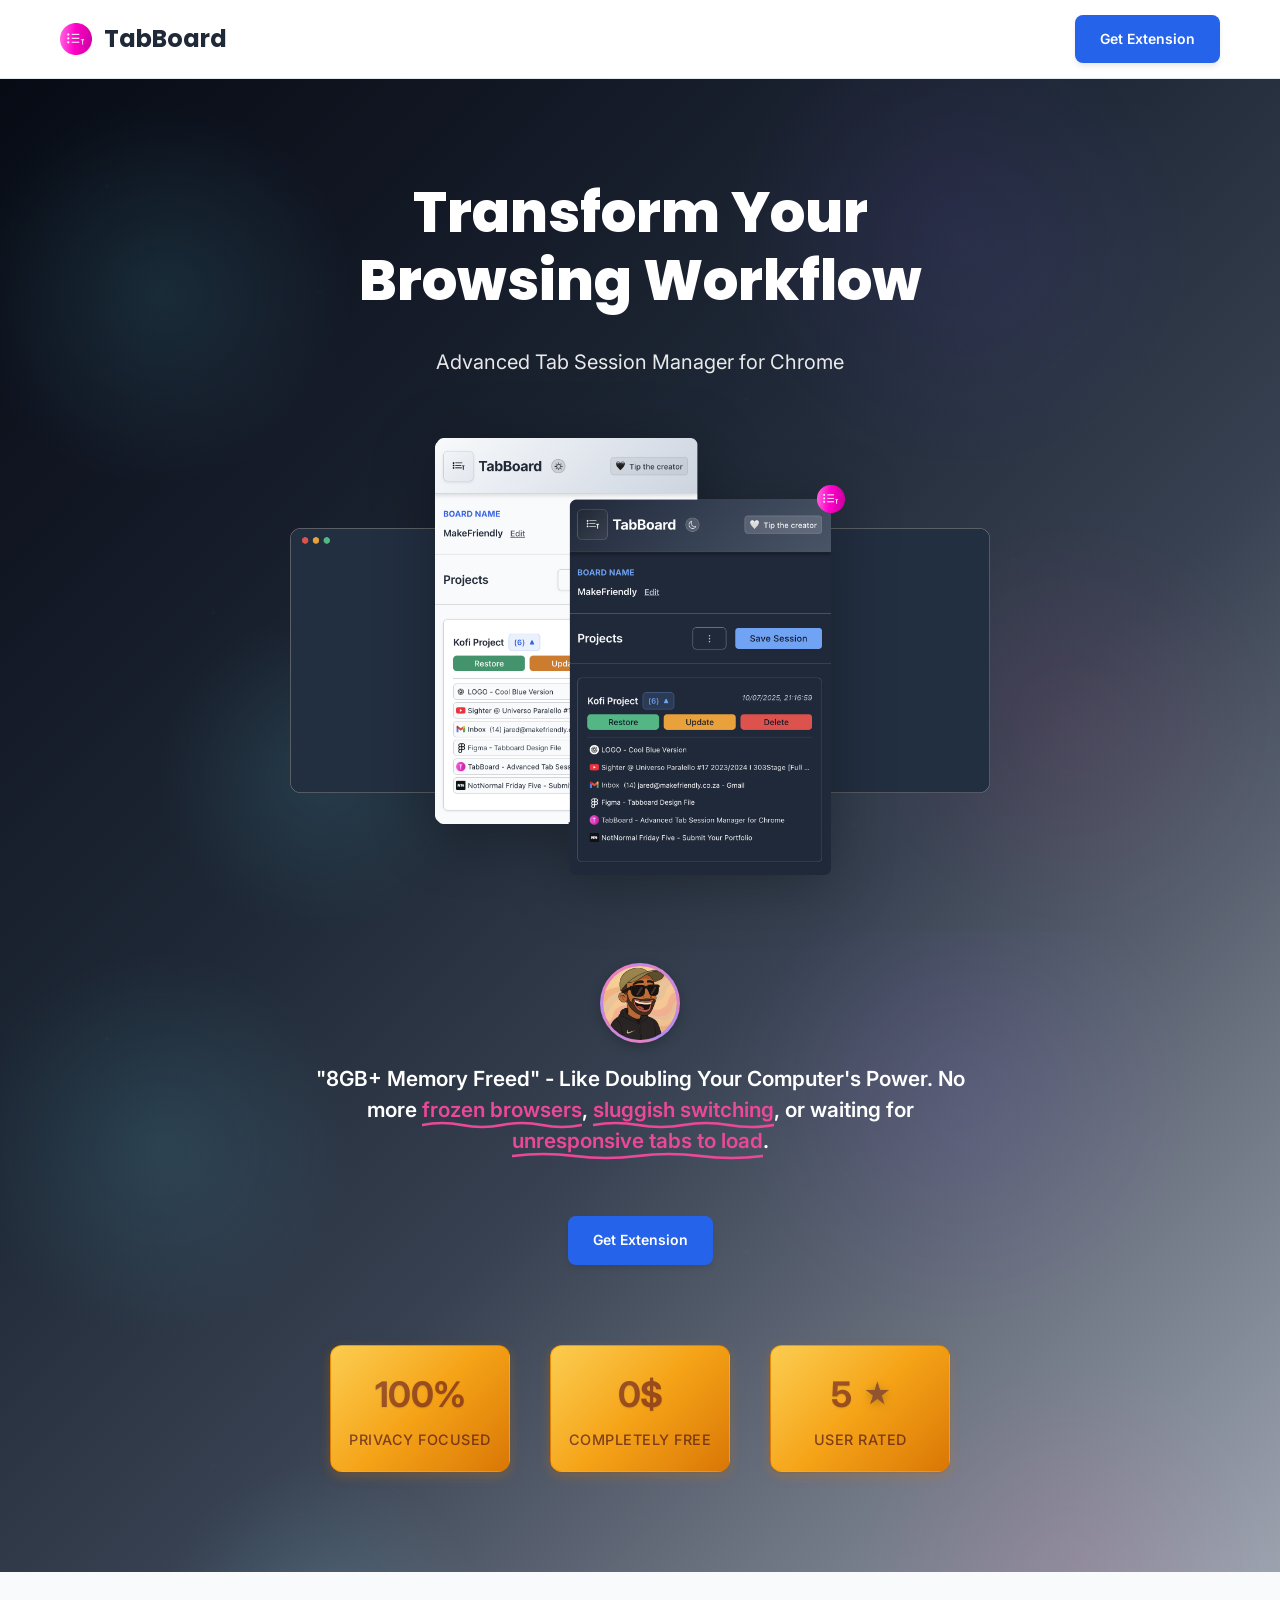
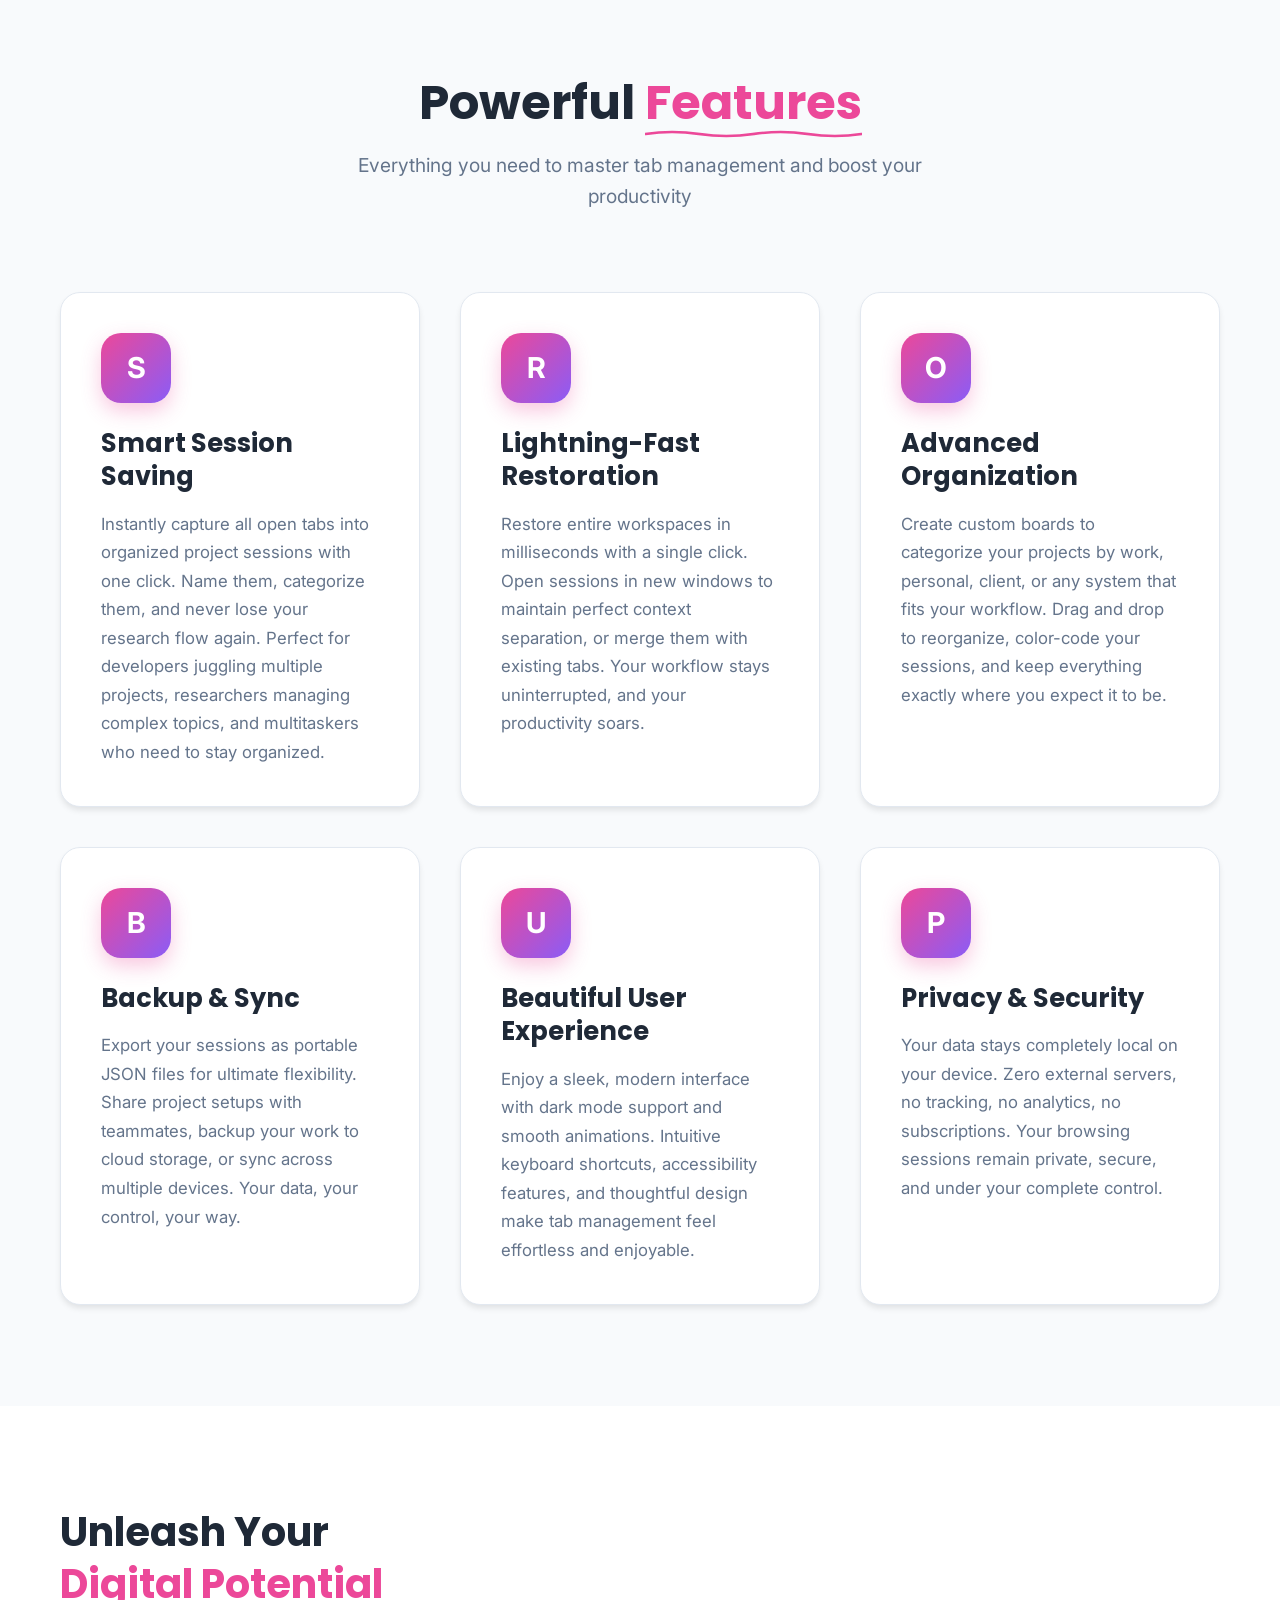
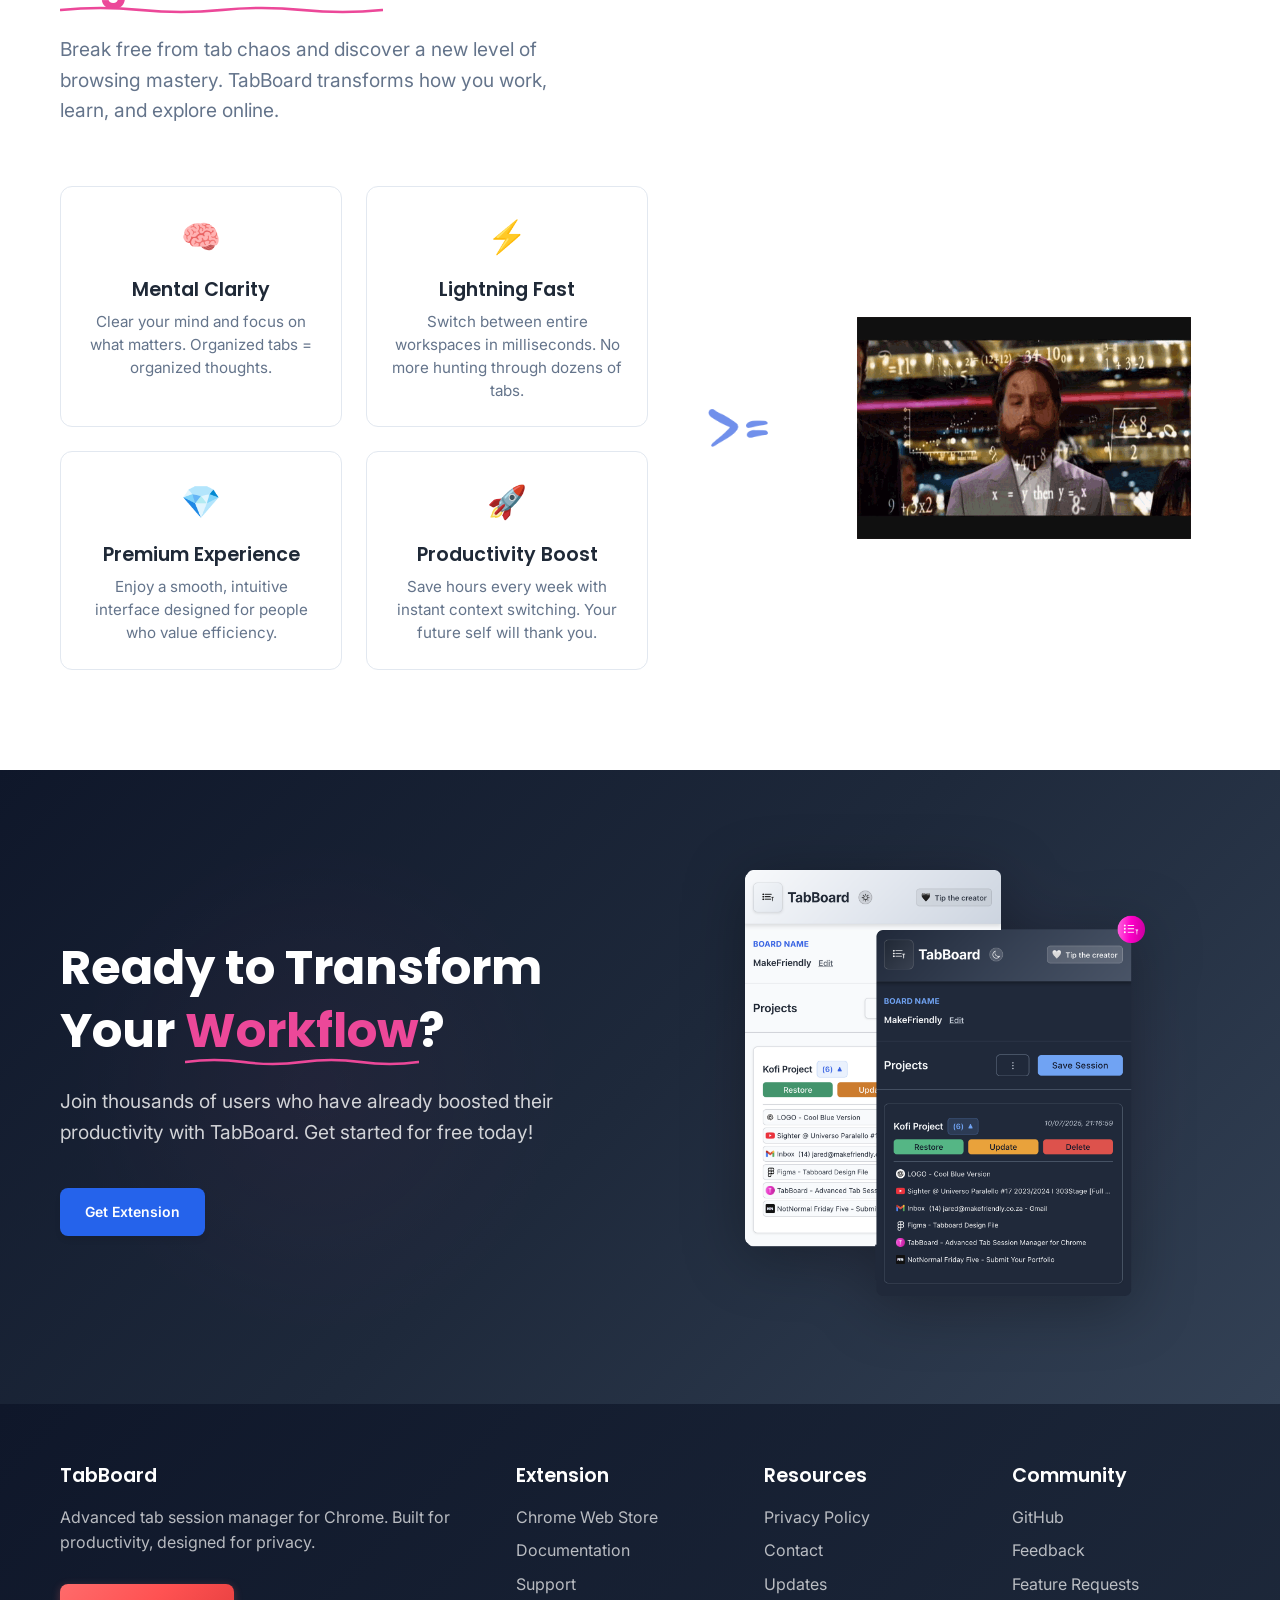
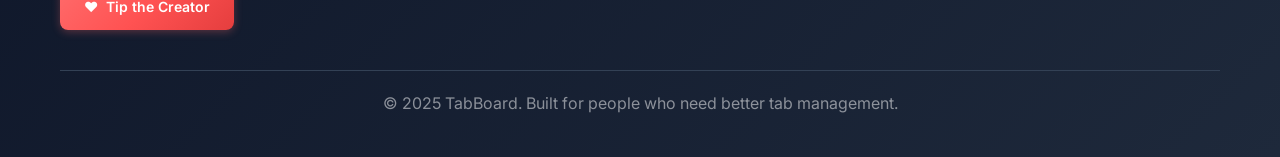
==== index.html @ 53eb41c5 "Fix: Move website files to root directory for Netlify deployment - Moved index.html to root director" ====
<!DOCTYPE html>
<html lang="en">
<head>
    <meta charset="UTF-8">
    <meta name="viewport" content="width=device-width, initial-scale=1.0">
    <title>TabBoard - Advanced Tab Session Manager for Chrome</title>
    
    <!-- Favicon -->
    <link rel="icon" type="image/png" sizes="16x16" href="assets/tabboard-icon-16.png">
    <link rel="shortcut icon" href="assets/tabboard-icon-16.png">
    
    <meta name="description" content="Transform your browsing workflow with TabBoard. Save, restore & organize browser sessions. Advanced tab management with import/export & board organization.">
    <meta name="keywords" content="chrome extension, tab manager, session manager, productivity, browser organization, tab restoration">
    
    <!-- Open Graph / Social Media -->
    <meta property="og:type" content="website">
    <meta property="og:title" content="TabBoard - Advanced Tab Session Manager">
    <meta property="og:description" content="Save, restore & organize browser sessions. Advanced tab management with import/export & board organization.">
    <meta property="og:url" content="https://yourdomain.com">
    
    <!-- Fonts -->
    <link href="https://fonts.googleapis.com/css2?family=Poppins:wght@400;500;600;700;800;900&family=Inter:wght@300;400;500;600;700&display=swap" rel="stylesheet">
    
    <style>
        :root {
            /* TabBoard's Color Scheme */
            --primary-color: #60a5fa;        /* TabBoard's light blue */
            --primary-dark: #2563eb;         /* TabBoard's blue */
            --secondary-color: #8b5cf6;      /* TabBoard's purple */
            --accent-color: #ec4899;         /* TabBoard's pink */
            --success-color: #10b981;        /* TabBoard's green */
            --warning-color: #f59e0b;        /* TabBoard's amber */
            --danger-color: #ef4444;         /* TabBoard's red */
            --dark-bg: #0f172a;             /* TabBoard's dark primary */
            --dark-secondary: #1e293b;       /* TabBoard's dark secondary */
            --dark-tertiary: #334155;        /* TabBoard's dark tertiary */
            --light-gray: #f8fafc;           /* TabBoard's light secondary */
            --medium-gray: #64748b;          /* TabBoard's medium gray */
            --text-dark: #1f2937;            /* TabBoard's text */
            --text-light: #64748b;           /* TabBoard's muted text */
            --border-color: #e2e8f0;         /* TabBoard's border */
            --gradient-1: linear-gradient(135deg, var(--primary-color) 0%, var(--primary-dark) 100%);  /* Blue gradient */
            --gradient-2: linear-gradient(135deg, var(--accent-color) 0%, var(--secondary-color) 100%);  /* Pink-Purple gradient */
            --shadow-sm: 0 1px 2px 0 rgba(0, 0, 0, 0.05);
            --shadow-md: 0 4px 6px -1px rgba(0, 0, 0, 0.1);
            --shadow-lg: 0 10px 15px -3px rgba(0, 0, 0, 0.1);
            --shadow-xl: 0 20px 25px -5px rgba(0, 0, 0, 0.1);
        }
        
        * {
            margin: 0;
            padding: 0;
            box-sizing: border-box;
        }
        
        body {
            font-family: 'Inter', -apple-system, BlinkMacSystemFont, 'Segoe UI', sans-serif;
            line-height: 1.6;
            color: var(--text-dark);
            overflow-x: hidden;
        }
        
        /* Typography */
        h1, h2, h3, h4, h5, h6 {
            font-family: 'Poppins', sans-serif;
            font-weight: 600;
            line-height: 1.3;
        }
        
        h1 {
            font-weight: 800;
        }
        
        h2 {
            font-weight: 700;
        }
        
        h3 {
            font-weight: 600;
        }
        
        .container {
            max-width: 1200px;
            margin: 0 auto;
            padding: 0 20px;
        }
        
        /* Header */
        .header {
            background: white;
            border-bottom: 1px solid var(--border-color);
            padding: 15px 0;
        }
        
        .nav {
            display: flex;
            justify-content: space-between;
            align-items: center;
        }
        
        .logo {
            display: flex;
            align-items: center;
            gap: 12px;
            font-size: 24px;
            font-weight: 700;
            color: var(--text-dark);
            text-decoration: none;
            font-family: 'Poppins', sans-serif;
        }
        
        .logo-icon {
            width: 32px;
            height: 32px;
            display: flex;
            align-items: center;
            justify-content: center;
        }
        
        .logo-icon img {
            width: 32px;
            height: 32px;
            object-fit: contain;
        }
        
        .header-buttons {
            display: flex;
            gap: 12px;
            align-items: center;
        }
        
        /* Mobile Menu */
        .mobile-menu-toggle {
            display: none;
            background: none;
            border: none;
            font-size: 24px;
            color: var(--text-dark);
            cursor: pointer;
            padding: 8px;
            border-radius: 8px;
            transition: all 0.3s ease;
            z-index: 1001;
            position: relative;
            min-width: 40px;
            min-height: 40px;
            touch-action: manipulation;
        }
        
        .mobile-menu-toggle:hover {
            background: var(--light-gray);
        }
        
        .mobile-menu-toggle:active {
            transform: scale(0.95);
            background: var(--border-color);
        }
        
        .mobile-menu {
            display: none;
            position: fixed;
            top: 0;
            right: 0;
            width: 100%;
            max-width: 320px;
            height: 100vh;
            background: white;
            z-index: 1000;
            overflow-y: auto;
            transform: translateX(100%);
            transition: transform 0.3s ease;
            box-shadow: -2px 0 10px rgba(0, 0, 0, 0.1);
            border-left: 3px solid var(--accent-color);
        }
        
        .mobile-menu.active {
            transform: translateX(0);
        }
        
        /* Hide hamburger menu when mobile menu is active */
        body.mobile-menu-open .mobile-menu-toggle {
            display: none !important;
        }
        
        .mobile-menu-header {
            display: flex;
            justify-content: space-between;
            align-items: center;
            padding: 15px 20px;
            border-bottom: 1px solid var(--border-color);
            background: white;
            position: sticky;
            top: 0;
            z-index: 1001;
            box-shadow: 0 2px 4px rgba(0, 0, 0, 0.1);
        }
        
        .mobile-menu-header-content {
            display: flex;
            align-items: center;
            gap: 12px;
        }
        
        .mobile-menu-title {
            font-size: 0.9rem;
            font-weight: 500;
            color: var(--accent-color);
            margin: 0;
            text-transform: uppercase;
            letter-spacing: 0.5px;
        }
        
        .mobile-menu-close {
            background: var(--light-gray);
            border: none;
            font-size: 18px;
            color: var(--text-dark);
            cursor: pointer;
            padding: 8px;
            border-radius: 8px;
            transition: all 0.3s ease;
            min-width: 40px;
            min-height: 40px;
            display: flex;
            align-items: center;
            justify-content: center;
            font-weight: bold;
            touch-action: manipulation;
        }
        
        .mobile-menu-close:hover {
            background: var(--border-color);
            transform: scale(0.95);
        }
        
        .mobile-menu-close:active {
            transform: scale(0.95);
            background: var(--border-color);
        }
        
        .mobile-menu-content {
            padding: 20px;
        }
        
        .mobile-menu-section {
            margin-bottom: 40px;
        }
        
        .mobile-menu-section h3 {
            font-size: 1.2rem;
            font-weight: 600;
            margin-bottom: 16px;
            color: var(--text-dark);
            border-bottom: 2px solid #efefef;
            padding-bottom: 8px;
        }
        
        .mobile-menu-links {
            display: flex;
            flex-direction: column;
            gap: 12px;
        }
        
        .mobile-menu-link {
            color: var(--text-light);
            text-decoration: none;
            padding: 12px 0;
            font-size: 16px;
            font-weight: 500;
            transition: color 0.3s ease;
            border-bottom: 1px solid var(--border-color);
        }
        
        .mobile-menu-link:hover {
            color: var(--accent-color);
        }
        
        .mobile-menu-cta {
            background: var(--primary-dark);
            color: white;
            padding: 16px 24px;
            border-radius: 12px;
            text-decoration: none;
            font-weight: 600;
            font-size: 16px;
            text-align: center;
            display: block;
            margin-bottom: 20px;
            transition: all 0.3s ease;
        }
        
        .mobile-menu-cta:hover {
            background: var(--primary-color);
            transform: translateY(-2px);
        }
        
        .mobile-menu-tip {
            background: linear-gradient(135deg, #ff6b6b 0%, #ff5252 50%, #e53e3e 100%);
            color: white !important;
            padding: 16px 24px;
            border-radius: 12px;
            text-decoration: none;
            font-weight: 600;
            font-size: 16px;
            text-align: center;
            display: flex;
            align-items: center;
            justify-content: center;
            gap: 8px;
            margin-top: 20px;
            transition: all 0.3s ease;
        }
        
        .mobile-menu-tip:link,
        .mobile-menu-tip:visited,
        .mobile-menu-tip:active {
            color: white !important;
        }
        
        .mobile-menu-tip:hover {
            background: linear-gradient(135deg, #ff8a80 0%, #ff6b6b 50%, #ff5252 100%);
            transform: translateY(-2px);
            color: #fdf2f8 !important;
        }
        
        .mobile-menu-divider {
            height: 1px;
            background: var(--border-color);
            margin: 30px 0;
        }
        
        .mobile-menu-backdrop {
            display: none;
            position: fixed;
            top: 0;
            left: 0;
            width: 100%;
            height: 100vh;
            background: rgba(0, 0, 0, 0.5);
            z-index: 999;
            opacity: 0;
            transition: opacity 0.3s ease;
            pointer-events: none;
        }
        
        .mobile-menu-backdrop.active {
            opacity: 1;
            pointer-events: auto;
        }
        
        .header-btn {
            padding: 10px 20px;
            border-radius: 8px;
            text-decoration: none;
            font-weight: 600;
            font-size: 14px;
            transition: all 0.3s ease;
            display: inline-flex;
            align-items: center;
            gap: 6px;
        }
        
        .header-btn.btn-primary {
            background: var(--primary-dark);
            color: white;
            border: 1px solid transparent;
        }
        
        .header-btn.btn-primary:hover {
            background: var(--primary-color);
            transform: translateY(-1px);
        }
        
        .header-btn.btn-secondary {
            background: linear-gradient(135deg, #ff6b6b 0%, #ff5252 50%, #e53e3e 100%);
            color: white;
            border: 1px solid transparent;
            box-shadow: 0 2px 8px rgba(255, 107, 107, 0.3);
            font-weight: 600;
        }
        
        .header-btn.btn-secondary:hover {
            background: linear-gradient(135deg, #ff8a80 0%, #ff6b6b 50%, #ff5252 100%);
            transform: translateY(-1px);
            box-shadow: 0 4px 12px rgba(255, 107, 107, 0.4);
        }
        
        /* Hero Section */
        .hero {
            background: linear-gradient(135deg, #060b14 0%, #131825 20%, #1f2937 40%, #374151 60%, #6b7280 80%, #9ca3af 100%);
            color: white;
            padding: 100px 0;
            text-align: center;
            position: relative;
            overflow: hidden;
            min-height: 100vh;
            display: flex;
            align-items: center;
        }
        
        .hero::before {
            content: '';
            position: absolute;
            top: 0;
            left: 0;
            right: 0;
            bottom: 0;
            background: url('data:image/svg+xml,<svg xmlns="http://www.w3.org/2000/svg" viewBox="0 0 1200 800"><defs><radialGradient id="glow1" cx="50%" cy="50%"><stop offset="0%" style="stop-color:%2366d9ef;stop-opacity:0.15"/><stop offset="100%" style="stop-color:%2366d9ef;stop-opacity:0"/></radialGradient><radialGradient id="glow2" cx="50%" cy="50%"><stop offset="0%" style="stop-color:%238b5cf6;stop-opacity:0.12"/><stop offset="100%" style="stop-color:%238b5cf6;stop-opacity:0"/></radialGradient><radialGradient id="glow3" cx="50%" cy="50%"><stop offset="0%" style="stop-color:%23ec4899;stop-opacity:0.1"/><stop offset="100%" style="stop-color:%23ec4899;stop-opacity:0"/></radialGradient></defs><circle cx="150" cy="200" r="180" fill="url(%23glow1)"/><circle cx="900" cy="150" r="220" fill="url(%23glow2)"/><circle cx="1000" cy="600" r="200" fill="url(%23glow3)"/><circle cx="300" cy="650" r="150" fill="url(%23glow1)"/></svg>');
            opacity: 0.8;
            animation: float 20s ease-in-out infinite;
        }
        
        .hero::after {
            content: '';
            position: absolute;
            top: 0;
            left: 0;
            right: 0;
            bottom: 0;
            background: url('data:image/svg+xml,<svg xmlns="http://www.w3.org/2000/svg" viewBox="0 0 1200 800"><g opacity="0.03"><circle cx="100" cy="100" r="2" fill="white"/><circle cx="300" cy="200" r="1.5" fill="white"/><circle cx="500" cy="150" r="1" fill="white"/><circle cx="700" cy="300" r="2" fill="white"/><circle cx="900" cy="250" r="1.5" fill="white"/><circle cx="1100" cy="400" r="1" fill="white"/><circle cx="200" cy="500" r="2" fill="white"/><circle cx="400" cy="600" r="1.5" fill="white"/><circle cx="600" cy="550" r="1" fill="white"/><circle cx="800" cy="700" r="2" fill="white"/><circle cx="1000" cy="650" r="1.5" fill="white"/><circle cx="150" cy="350" r="1" fill="white"/><circle cx="350" cy="450" r="2" fill="white"/><circle cx="550" cy="400" r="1.5" fill="white"/><circle cx="750" cy="500" r="1" fill="white"/><circle cx="950" cy="450" r="2" fill="white"/></g></svg>');
            opacity: 0.4;
            animation: float 25s ease-in-out infinite reverse;
        }
        
        @keyframes float {
            0%, 100% { transform: translateY(0px) rotate(0deg); }
            25% { transform: translateY(-10px) rotate(1deg); }
            50% { transform: translateY(-5px) rotate(0deg); }
            75% { transform: translateY(-15px) rotate(-1deg); }
        }
        
        .hero-content {
            position: relative;
            z-index: 2;
        }
        
        .hero h1 {
            font-size: 3.5rem;
            font-weight: 800;
            margin-bottom: 32px;
            line-height: 1.2;
        }
        
        .transform-text {
            display: inline-block;
            animation: transformWiggle 0.6s ease-in-out;
        }
        
        @keyframes transformWiggle {
            0%, 100% { transform: translateX(0) rotate(0deg); }
            25% { transform: translateX(-3px) rotate(-2deg); }
            75% { transform: translateX(3px) rotate(2deg); }
        }
        
        .subtitle {
            font-size: 1.25rem;
            margin-bottom: 60px;
            opacity: 0.9;
            max-width: 600px;
            margin-left: auto;
            margin-right: auto;
        }
        
        .hero .description {
            font-size: 1.2rem;
            opacity: 0.8;
            max-width: 600px;
            margin: 0 auto 40px;
        }
        
        .hero-buttons {
            display: flex;
            gap: 16px;
            justify-content: center;
            align-items: center;
            margin-bottom: 80px;
            flex-wrap: wrap;
        }
        
        .hero-cta {
            background: var(--primary-dark);
            color: white;
            padding: 12px 24px;
            border-radius: 8px;
            text-decoration: none;
            font-weight: 600;
            font-size: 14px;
            transition: all 0.3s ease;
            box-shadow: var(--shadow-md);
            display: inline-flex;
            align-items: center;
            gap: 8px;
            border: 1px solid transparent;
        }
        
        .hero-cta:hover {
            background: var(--primary-color);
            transform: translateY(-1px);
            box-shadow: var(--shadow-lg);
        }
        
        .hero-secondary {
            background: rgba(255, 255, 255, 0.15);
            color: white;
            border: 1px solid rgba(255, 255, 255, 0.2);
            padding: 12px 24px;
            border-radius: 8px;
            text-decoration: none;
            font-weight: 600;
            font-size: 14px;
            transition: all 0.3s ease;
            backdrop-filter: blur(10px);
            display: inline-flex;
            align-items: center;
            gap: 8px;
        }
        
        .hero-secondary:hover {
            background: rgba(255, 255, 255, 0.25);
            border-color: rgba(255, 255, 255, 0.3);
            transform: translateY(-1px);
        }
        
        .extension-preview {
            max-width: 700px;
            margin: 0 auto 80px;
            position: relative;
            z-index: 2;
        }
        
        .testimonial-container {
            display: flex;
            flex-direction: column;
            align-items: center;
            margin: 0 auto 60px;
            max-width: 700px;
        }
        
        .profile-picture {
            width: 80px;
            height: 80px;
            border-radius: 50%;
            overflow: hidden;
            margin-bottom: 20px;
            border: 3px solid rgba(255, 255, 255, 0.3);
            box-shadow: 0 4px 12px rgba(0, 0, 0, 0.2);
            position: relative;
            background: var(--gradient-2);
            display: flex;
            align-items: center;
            justify-content: center;
            font-size: 2rem;
            font-weight: 600;
            color: white;
        }
        
        .profile-image {
            width: 100%;
            height: 100%;
            object-fit: cover;
        }
        
        .memory-stat {
            font-size: 1.3rem;
            font-weight: 600;
            color: white;
            margin: 0;
            max-width: 700px;
            line-height: 1.5;
            position: relative;
            text-align: center;
        }
        
        .scribble-underline {
            position: relative;
            display: inline-block;
        }
        
        .scribble-underline::after {
            content: '';
            position: absolute;
            bottom: -6px;
            left: 0;
            width: 100%;
            height: 12px;
            background: url('data:image/svg+xml,<svg xmlns="http://www.w3.org/2000/svg" viewBox="0 0 100 12" preserveAspectRatio="none"><path d="M0,6 Q12.5,2 25,6 T50,6 T75,6 T100,6" fill="none" stroke="%23ec4899" stroke-width="2.5" stroke-linecap="round"/></svg>') no-repeat;
            background-size: 100% 12px;
        }
        
        /* Consistent Pink Underline */
        .scribble-underline.problem,
        .scribble-underline.feature,
        .scribble-underline.productivity,
        .scribble-underline.potential {
            color: var(--accent-color);
        }
        
        .scribble-underline.problem::after,
        .scribble-underline.feature::after,
        .scribble-underline.productivity::after,
        .scribble-underline.potential::after {
            background: url('data:image/svg+xml,<svg xmlns="http://www.w3.org/2000/svg" viewBox="0 0 100 12" preserveAspectRatio="none"><path d="M0,6 Q12.5,2 25,6 T50,6 T75,6 T100,6" fill="none" stroke="%23ec4899" stroke-width="2.5" stroke-linecap="round"/></svg>') no-repeat;
            background-size: 100% 12px;
        }
        
        .extension-preview-placeholder {
            background: url('assets/browser_bg@2x.png') no-repeat center center;
            background-size: contain;
            padding: 0;
            text-align: center;
            position: relative;
            width: 100%;
            aspect-ratio: 16/10;
        }
        
        .extension-preview-placeholder img {
            width: 100%;
            height: 100%;
            object-fit: contain;
            filter: drop-shadow(0 10px 30px rgba(0, 0, 0, 0.3));
            transition: all 0.3s ease;
        }
        
        .extension-preview-placeholder img:hover {
            transform: translateY(-5px) scale(1.02);
            filter: drop-shadow(0 15px 40px rgba(0, 0, 0, 0.4));
        }
        
        .hero-stats {
            display: flex;
            justify-content: center;
            gap: 40px;
            margin: 0 auto;
            flex-wrap: wrap;
            align-items: stretch;
        }
        
        .stat {
            text-align: center;
            background: linear-gradient(135deg, #fbbf24 0%, #f59e0b 50%, #d97706 100%);
            border-radius: 12px;
            padding: 20px 16px;
            box-shadow: 
                0 4px 12px rgba(217, 119, 6, 0.3),
                0 1px 3px rgba(0, 0, 0, 0.1);
            position: relative;
            width: 180px;
            flex-shrink: 0;
            border: 1px solid rgba(217, 119, 6, 0.2);
            backdrop-filter: blur(10px);
            transition: all 0.3s ease;
        }
        
        .stat::before {
            content: '';
            position: absolute;
            top: 0;
            left: 0;
            right: 0;
            bottom: 0;
            background: linear-gradient(135deg, rgba(255, 255, 255, 0.2) 0%, rgba(255, 255, 255, 0.05) 50%, transparent 100%);
            border-radius: 12px;
            pointer-events: none;
        }
        
        .stat:hover {
            transform: translateY(-3px);
            box-shadow: 
                0 8px 25px rgba(217, 119, 6, 0.4),
                0 3px 10px rgba(0, 0, 0, 0.15);
            background: linear-gradient(135deg, #fcd34d 0%, #fbbf24 50%, #f59e0b 100%);
        }
        
        .stat-number {
            font-size: 2.2rem;
            font-weight: 700;
            color: #92400e;
            margin-bottom: 6px;
            letter-spacing: -0.5px;
            text-shadow: 0 1px 2px rgba(0, 0, 0, 0.1);
        }
        
        .stat-label {
            font-size: 0.9rem;
            font-weight: 500;
            color: #78350f;
            text-transform: uppercase;
            letter-spacing: 0.5px;
        }
        
        .star-rating {
            width: 24px;
            height: 24px;
            margin-left: 6px;
            vertical-align: baseline;
            transform: translateY(-2px);
            filter: drop-shadow(0 2px 4px rgba(0, 0, 0, 0.2));
            display: inline-block;
        }
        
        /* Features Section */
        .features {
            padding: 100px 0;
            background: var(--light-gray);
        }
        
        .section-header {
            text-align: center;
            margin-bottom: 80px;
        }
        
        .section-title {
            font-size: 3rem;
            font-weight: 700;
            margin-bottom: 16px;
            color: var(--text-dark);
        }
        
        .section-subtitle {
            font-size: 1.2rem;
            color: var(--text-light);
            max-width: 600px;
            margin: 0 auto;
        }
        
        .features-grid {
            display: grid;
            grid-template-columns: repeat(auto-fit, minmax(350px, 1fr));
            gap: 40px;
            transform: translateZ(0);
            will-change: scroll-position;
        }
        
        .feature-card {
            background: white;
            padding: 40px;
            border-radius: 20px;
            box-shadow: var(--shadow-md);
            transition: transform 0.3s ease, box-shadow 0.3s ease, border-color 0.3s ease;
            border: 1px solid var(--border-color);
            position: relative;
            overflow: hidden;
            will-change: transform;
        }
        
        .feature-card::before {
            content: '';
            position: absolute;
            top: 0;
            left: 0;
            right: 0;
            bottom: 0;
            background: linear-gradient(135deg, rgba(236, 72, 153, 0.02) 0%, rgba(139, 92, 246, 0.02) 100%);
            opacity: 0;
            transition: opacity 0.3s ease;
            will-change: opacity;
        }
        
        .feature-card:hover {
            transform: translate3d(0, -8px, 0);
            box-shadow: 0 20px 40px rgba(0, 0, 0, 0.1);
            border-color: rgba(236, 72, 153, 0.2);
        }
        
        .feature-card:hover::before {
            opacity: 1;
        }
        
        .feature-icon {
            width: 70px;
            height: 70px;
            background: var(--gradient-2);
            border-radius: 20px;
            display: flex;
            align-items: center;
            justify-content: center;
            font-size: 1.8rem;
            margin-bottom: 24px;
            color: white;
            font-weight: 700;
            box-shadow: 0 8px 20px rgba(236, 72, 153, 0.3);
            transition: transform 0.3s ease;
            will-change: transform;
        }
        
        .feature-card:hover .feature-icon {
            transform: scale3d(1.05, 1.05, 1) rotate(3deg);
        }
        
        .feature-title {
            font-size: 1.6rem;
            font-weight: 700;
            margin-bottom: 16px;
            color: var(--text-dark);
            transition: color 0.3s ease;
        }
        
        .feature-card:hover .feature-title {
            color: var(--accent-color);
        }
        
        .feature-description {
            color: var(--text-light);
            line-height: 1.7;
            font-size: 1.05rem;
        }
        
        /* Benefits Section */
        .benefits {
            padding: 100px 0;
            background: white;
        }
        

        

        
        .benefits-header {
            display: grid;
            grid-template-columns: 1fr 1fr;
            gap: 80px;
            align-items: center;
            margin-bottom: 60px;
        }
        
        .benefits-left h2 {
            font-size: 2.5rem;
            font-weight: 700;
            margin-bottom: 24px;
            color: var(--text-dark);
        }
        
        .benefits-intro {
            font-size: 1.2rem;
            color: var(--text-light);
            margin-bottom: 0;
            line-height: 1.6;
        }
        
        .benefits-wrapper {
            display: grid;
            grid-template-columns: 1.2fr auto 0.8fr;
            gap: 60px;
            align-items: center;
        }
        
        .benefits-grid {
            display: grid;
            grid-template-columns: 1fr 1fr;
            gap: 24px;
        }
        
        .benefits-separator {
            display: flex;
            align-items: center;
            justify-content: center;
        }
        
        .benefits-arrow {
            width: 60px;
            height: auto;
            opacity: 0.7;
        }
        
        .benefits-gif-column {
            display: flex;
            align-items: center;
            justify-content: center;
            height: 100%;
        }
        
        .benefits-gif-column .benefit-gif-container {
            display: flex;
            align-items: center;
            justify-content: center;
            height: 100%;
            width: 100%;
        }
        
        .benefit-card-gif {
            width: 85%;
            height: auto;
            border-radius: 0;
            max-height: 400px;
            object-fit: contain;
        }
        
        /* Mobile Responsive Styles */
        @media (max-width: 768px) {
            .benefits-header {
                grid-template-columns: 1fr;
                gap: 20px;
                margin-bottom: 40px;
                text-align: center;
            }
            
            .benefits-wrapper {
                grid-template-columns: 1fr;
                gap: 40px;
            }
            
            .benefits-grid {
                grid-template-columns: 1fr;
                gap: 20px;
            }
            
            .benefits-arrow {
                width: 40px;
                transform: rotate(90deg);
            }
            
            .benefit-card-gif {
                width: 90%;
                max-height: 250px;
            }
        }
        
        @media (max-width: 480px) {
            .benefits-left h2 {
                font-size: 2rem;
            }
            
            .benefits-intro {
                font-size: 1rem;
            }
            
            .benefit-card {
                padding: 20px;
            }
            
            .benefit-card h3 {
                font-size: 1.1rem;
            }
            
            .benefit-card p {
                font-size: 0.9rem;
            }
        }
        
        .benefit-card {
            background: white;
            padding: 24px;
            border-radius: 12px;
            border: 1px solid var(--border-color);
            text-align: center;
            transition: all 0.3s ease;
        }
        
        .benefit-card:hover {
            transform: translateY(-4px);
            box-shadow: 0 8px 25px rgba(0, 0, 0, 0.1);
        }
        
        .benefit-icon {
            font-size: 2rem;
            margin-bottom: 16px;
        }
        
        .benefit-card h3 {
            font-size: 1.2rem;
            font-weight: 600;
            margin-bottom: 8px;
            color: var(--text-dark);
        }
        
        .benefit-card p {
            color: var(--text-light);
            font-size: 0.95rem;
            line-height: 1.5;
        }
        

        

        

        

        

        
        /* CTA Section */
        .cta-section {
            background: linear-gradient(135deg, var(--dark-bg) 0%, var(--dark-secondary) 50%, var(--dark-tertiary) 100%);
            color: white;
            padding: 100px 0;
            position: relative;
            overflow: hidden;
        }
        
        .cta-content {
            display: grid;
            grid-template-columns: 1fr 1fr;
            gap: 60px;
            align-items: center;
        }
        
        .cta-text {
            text-align: left;
        }
        
        .cta-visual {
            display: flex;
            justify-content: center;
            align-items: center;
        }
        
        .cta-image-placeholder {
            max-width: 400px;
            width: 100%;
        }
        
        .cta-image-placeholder img {
            width: 100%;
            height: auto;
            filter: drop-shadow(0 10px 30px rgba(0, 0, 0, 0.3));
            transition: all 0.3s ease;
        }
        
        .cta-image-placeholder img:hover {
            transform: translateY(-5px) scale(1.02);
            filter: drop-shadow(0 15px 40px rgba(0, 0, 0, 0.4));
        }
        
        .cta-section::before {
            content: '';
            position: absolute;
            top: 0;
            left: 0;
            right: 0;
            bottom: 0;
            background: url('data:image/svg+xml,<svg xmlns="http://www.w3.org/2000/svg" viewBox="0 0 1000 1000"><defs><radialGradient id="c" cx="50%" cy="50%"><stop offset="0%" style="stop-color:%23ec4899;stop-opacity:0.1"/><stop offset="100%" style="stop-color:%23ec4899;stop-opacity:0"/></radialGradient></defs><circle cx="500" cy="500" r="400" fill="url(%23c)"/></svg>');
            opacity: 0.4;
        }
        
        .cta-section h2 {
            font-size: 3rem;
            font-weight: 700;
            margin-bottom: 24px;
            position: relative;
            z-index: 2;
        }
        
        .cta-section p {
            font-size: 1.2rem;
            opacity: 0.8;
            margin-bottom: 40px;
            max-width: 600px;
            margin-left: auto;
            margin-right: auto;
            position: relative;
            z-index: 2;
        }
        
        .cta-buttons {
            display: flex;
            gap: 20px;
            justify-content: flex-start;
            flex-wrap: wrap;
            position: relative;
            z-index: 2;
            margin-top: 30px;
        }
        
        .btn-primary {
            background: var(--primary-dark);
            color: white;
            padding: 12px 24px;
            border-radius: 8px;
            text-decoration: none;
            font-weight: 600;
            font-size: 14px;
            transition: all 0.3s ease;
            box-shadow: var(--shadow-md);
            display: inline-flex;
            align-items: center;
            gap: 8px;
            border: 1px solid transparent;
        }
        
        .btn-primary:hover {
            background: var(--primary-color);
            transform: translateY(-1px);
            box-shadow: var(--shadow-lg);
        }
        
        .btn-secondary {
            background: rgba(255, 255, 255, 0.15);
            color: white;
            border: 1px solid rgba(255, 255, 255, 0.2);
            padding: 12px 24px;
            border-radius: 8px;
            text-decoration: none;
            font-weight: 600;
            font-size: 14px;
            transition: all 0.3s ease;
            backdrop-filter: blur(10px);
            display: inline-flex;
            align-items: center;
            gap: 8px;
        }
        
        .btn-secondary:hover {
            background: rgba(255, 255, 255, 0.25);
            border-color: rgba(255, 255, 255, 0.3);
            transform: translateY(-1px);
        }
        

        
        /* Footer */
        .footer {
            background: linear-gradient(135deg, var(--dark-bg) 0%, var(--dark-secondary) 100%);
            color: white;
            padding: 60px 0 40px;
        }
        
        .footer-content {
            display: grid;
            grid-template-columns: 2fr 1fr 1fr 1fr;
            gap: 40px;
            margin-bottom: 40px;
            text-align: left;
        }
        
        .footer-section h3 {
            font-size: 1.2rem;
            font-weight: 600;
            margin-bottom: 16px;
        }
        
        .footer-section p {
            color: rgba(255, 255, 255, 0.7);
            line-height: 1.6;
            margin-bottom: 8px;
        }
        
        .footer-section a {
            color: rgba(255, 255, 255, 0.7);
            text-decoration: none;
            transition: color 0.3s ease;
        }
        
        .footer-section a:hover {
            color: var(--primary-color);
        }
        
        .footer-bottom {
            border-top: 1px solid var(--dark-tertiary);
            padding-top: 20px;
            color: rgba(255, 255, 255, 0.5);
            text-align: center;
        }
        
        .footer-cta-button {
            background: linear-gradient(135deg, #ff6b6b 0%, #ff5252 50%, #e53e3e 100%);
            color: white !important;
            padding: 12px 24px;
            border-radius: 8px;
            text-decoration: none;
            font-weight: 600;
            font-size: 14px;
            transition: all 0.3s ease;
            display: inline-flex;
            align-items: center;
            gap: 8px;
            margin-top: 20px;
            box-shadow: 0 2px 8px rgba(255, 107, 107, 0.3);
        }
        
        .footer-cta-button:link,
        .footer-cta-button:visited,
        .footer-cta-button:active {
            color: white !important;
        }
        
        .footer-cta-button:hover {
            background: linear-gradient(135deg, #ff8a80 0%, #ff6b6b 50%, #ff5252 100%);
            transform: translateY(-1px);
            box-shadow: 0 4px 12px rgba(255, 107, 107, 0.4);
            color: #fdf2f8 !important;
        }
        
        /* Responsive Design */
        @media (max-width: 768px) {
            .container {
                padding: 0 20px;
            }
            
            .hero h1 {
                font-size: 2.5rem;
            }
            
            .hero-buttons {
                flex-direction: column;
                align-items: center;
                gap: 12px;
            }
            
            .hero-cta, .hero-secondary {
                width: 100%;
                max-width: 280px;
                justify-content: center;
            }
            
            .hero-stats {
                flex-direction: column;
                gap: 20px;
                align-items: center;
            }
            
            .stat {
                width: 220px;
                padding: 20px 16px;
                flex-shrink: 0;
            }
            
            .stat-number {
                font-size: 2rem;
            }
            
            .features-grid {
                grid-template-columns: 1fr;
            }
            
            .benefits-content {
                grid-template-columns: 1fr;
                gap: 40px;
            }
            
            .benefits-grid {
                grid-template-columns: 1fr;
                gap: 16px;
            }
            
            .benefits-overlay {
                width: 100px;
            }
            
            .benefits-visual {
                padding: 40px 20px;
                text-align: center;
            }
            
            .extension-preview {
                margin: 0 auto 30px;
            }
            
            .extension-preview-placeholder {
                padding: 0;
            }
            
            .memory-stat {
                font-size: 1.1rem;
            }
            
            .cta-content {
                grid-template-columns: 1fr;
                gap: 40px;
                text-align: center;
            }
            
            .cta-text {
                text-align: center;
            }
            
            .cta-buttons {
                justify-content: center;
                flex-direction: column;
                align-items: center;
                gap: 12px;
            }
            
            .footer-content {
                grid-template-columns: 1fr;
                text-align: center;
                gap: 30px;
            }
            
            .btn-primary, .btn-secondary {
                width: 100%;
                max-width: 280px;
                justify-content: center;
            }
            
            .nav {
                flex-direction: row;
                justify-content: space-between;
            }
            
            .header-buttons {
                display: none;
            }
            
            .mobile-menu-toggle {
                display: block !important;
                z-index: 1001;
                position: relative;
            }
            
            .mobile-menu {
                display: block !important;
            }
            
            .mobile-menu-backdrop {
                display: block !important;
            }
            
            .mobile-menu {
                width: 100% !important;
                max-width: 100% !important;
                right: 0 !important;
            }
            
            .header {
                position: relative;
            }
            
            .hero {
                padding: 60px 0 40px;
            }
        }
        
        /* Animations */
        @keyframes fadeInUp {
            from {
                opacity: 0;
                transform: translateY(30px);
            }
            to {
                opacity: 1;
                transform: translateY(0);
            }
        }
        

        
        /* Smooth scrolling */
        html {
            scroll-behavior: smooth;
        }
        
        /* Performance optimizations */
        .features {
            contain: layout style;
            transform: translateZ(0);
        }
        
        .features-grid * {
            backface-visibility: hidden;
        }
    </style>
</head>
<body>
    <!-- Header -->
    <header class="header">
        <nav class="nav container">
            <a href="#" class="logo">
                <div class="logo-icon">
                    <img src="assets/tabboard-icon-48.png" alt="TabBoard Logo">
                </div>
                TabBoard
            </a>
            <div class="header-buttons">
                <a href="#download" class="header-btn btn-primary">Get Extension</a>
            </div>
            <button class="mobile-menu-toggle" aria-label="Open menu">
                ☰
            </button>
        </nav>
        
        <!-- Mobile Menu Backdrop -->
        <div class="mobile-menu-backdrop" id="mobileMenuBackdrop"></div>
        
        <!-- Mobile Menu -->
        <div class="mobile-menu" id="mobileMenu">
            <div class="mobile-menu-header">
                <div class="mobile-menu-header-content">
                    <a href="#" class="logo">
                        <div class="logo-icon">
                            <img src="assets/tabboard-icon-48.png" alt="TabBoard Logo">
                        </div>
                        TabBoard
                    </a>
                    <span class="mobile-menu-title">• Menu</span>
                </div>
                <button class="mobile-menu-close" aria-label="Close menu" title="Close Menu">
                    ✕
                </button>
            </div>
            
            <div class="mobile-menu-content">
                <a href="#download" class="mobile-menu-cta">Get Extension</a>
                
                <a href="https://ko-fi.com/bucklemeshoe" class="mobile-menu-tip">
                    <span>❤️</span> Tip the Creator
                </a>
                
                <div class="mobile-menu-divider"></div>
                
                <div class="mobile-menu-section">
                    <h3>Extension</h3>
                    <div class="mobile-menu-links">
                        <a href="#" class="mobile-menu-link">Chrome Web Store</a>
                        <a href="#" class="mobile-menu-link">Documentation</a>
                        <a href="#" class="mobile-menu-link">Support</a>
                    </div>
                </div>
                
                <div class="mobile-menu-section">
                    <h3>Resources</h3>
                    <div class="mobile-menu-links">
                        <a href="#" class="mobile-menu-link">Privacy Policy</a>
                        <a href="#" class="mobile-menu-link">Contact</a>
                        <a href="#" class="mobile-menu-link">Updates</a>
                    </div>
                </div>
                
                <div class="mobile-menu-section">
                    <h3>Community</h3>
                    <div class="mobile-menu-links">
                        <a href="#" class="mobile-menu-link">GitHub</a>
                        <a href="#" class="mobile-menu-link">Feedback</a>
                        <a href="#" class="mobile-menu-link">Feature Requests</a>
                    </div>
                </div>
            </div>
        </div>
    </header>

    <!-- Hero Section -->
    <section class="hero">
        <div class="container hero-content">
            <h1><span class="transform-text">Transform</span> Your<br>Browsing Workflow</h1>
            <p class="subtitle">Advanced Tab Session Manager for Chrome</p>
            
            <div class="extension-preview">
                <div class="extension-preview-placeholder">
                    <img src="assets/extension_image_preview@2x.png" alt="TabBoard Extension Interface">
                </div>
            </div>
            
            <div class="testimonial-container">
                <div class="profile-picture">
                    <img src="assets/big-mouth_bucklemeshoe_avatar 2.PNG" alt="User Profile" class="profile-image">
                </div>
                <p class="memory-stat">"8GB+ Memory Freed" - Like Doubling Your Computer's Power. No more <span class="scribble-underline problem">frozen browsers</span>, <span class="scribble-underline problem">sluggish switching</span>, or waiting for <span class="scribble-underline problem">unresponsive tabs to load</span>.</p>
            </div>
            
            <div class="hero-buttons">
                <a href="#download" class="hero-cta">
                    Get Extension
                </a>
            </div>
            
            <div class="hero-stats">
                <div class="stat">
                    <div class="stat-number">100%</div>
                    <div class="stat-label">Privacy Focused</div>
                </div>
                <div class="stat">
                    <div class="stat-number">0$</div>
                    <div class="stat-label">Completely Free</div>
                </div>
                <div class="stat">
                    <div class="stat-number">5 <img src="assets/star@2x.png" alt="out of 5 stars" class="star-rating"></div>
                    <div class="stat-label">User Rated</div>
                </div>
            </div>
        </div>
    </section>

    <!-- Features Section -->
    <section class="features">
        <div class="container">
                            <div class="section-header">
                <h2 class="section-title">Powerful <span class="scribble-underline feature">Features</span></h2>
                <p class="section-subtitle">Everything you need to master tab management and boost your productivity</p>
            </div>
            
            <div class="features-grid">
                <div class="feature-card">
                    <div class="feature-icon">S</div>
                    <h3 class="feature-title">Smart Session Saving</h3>
                    <p class="feature-description">Instantly capture all open tabs into organized project sessions with one click. Name them, categorize them, and never lose your research flow again. Perfect for developers juggling multiple projects, researchers managing complex topics, and multitaskers who need to stay organized.</p>
                </div>
                
                <div class="feature-card">
                    <div class="feature-icon">R</div>
                    <h3 class="feature-title">Lightning-Fast Restoration</h3>
                    <p class="feature-description">Restore entire workspaces in milliseconds with a single click. Open sessions in new windows to maintain perfect context separation, or merge them with existing tabs. Your workflow stays uninterrupted, and your productivity soars.</p>
                </div>
                
                <div class="feature-card">
                    <div class="feature-icon">O</div>
                    <h3 class="feature-title">Advanced Organization</h3>
                    <p class="feature-description">Create custom boards to categorize your projects by work, personal, client, or any system that fits your workflow. Drag and drop to reorganize, color-code your sessions, and keep everything exactly where you expect it to be.</p>
                </div>
                
                <div class="feature-card">
                    <div class="feature-icon">B</div>
                    <h3 class="feature-title">Backup & Sync</h3>
                    <p class="feature-description">Export your sessions as portable JSON files for ultimate flexibility. Share project setups with teammates, backup your work to cloud storage, or sync across multiple devices. Your data, your control, your way.</p>
                </div>
                
                <div class="feature-card">
                    <div class="feature-icon">U</div>
                    <h3 class="feature-title">Beautiful User Experience</h3>
                    <p class="feature-description">Enjoy a sleek, modern interface with dark mode support and smooth animations. Intuitive keyboard shortcuts, accessibility features, and thoughtful design make tab management feel effortless and enjoyable.</p>
                </div>
                
                <div class="feature-card">
                    <div class="feature-icon">P</div>
                    <h3 class="feature-title">Privacy & Security</h3>
                    <p class="feature-description">Your data stays completely local on your device. Zero external servers, no tracking, no analytics, no subscriptions. Your browsing sessions remain private, secure, and under your complete control.</p>
                </div>
            </div>
        </div>
    </section>

    <!-- Benefits Section -->
    <section class="benefits">
        <div class="container">
            <div class="benefits-header">
                <div class="benefits-left">
                    <h2>Unleash Your <span class="scribble-underline potential">Digital Potential</span></h2>
                    <p class="benefits-intro">Break free from tab chaos and discover a new level of browsing mastery. TabBoard transforms how you work, learn, and explore online.</p>
                </div>
                <div class="benefits-right">
                    <!-- Right column available for future content -->
                </div>
            </div>
            
            <div class="benefits-wrapper">
                <div class="benefits-grid-container">
                    <div class="benefits-grid">
                        <div class="benefit-card">
                            <div class="benefit-icon">🧠</div>
                            <h3>Mental Clarity</h3>
                            <p>Clear your mind and focus on what matters. Organized tabs = organized thoughts.</p>
                        </div>
                        <div class="benefit-card">
                            <div class="benefit-icon">⚡</div>
                            <h3>Lightning Fast</h3>
                            <p>Switch between entire workspaces in milliseconds. No more hunting through dozens of tabs.</p>
                        </div>
                        <div class="benefit-card">
                            <div class="benefit-icon">💎</div>
                            <h3>Premium Experience</h3>
                            <p>Enjoy a smooth, intuitive interface designed for people who value efficiency.</p>
                        </div>
                        <div class="benefit-card">
                            <div class="benefit-icon">🚀</div>
                            <h3>Productivity Boost</h3>
                            <p>Save hours every week with instant context switching. Your future self will thank you.</p>
                        </div>
                    </div>
                </div>
                <div class="benefits-separator">
                    <img src="assets/>=.png" alt="Arrow Separator" class="benefits-arrow">
                </div>
                <div class="benefits-gif-column">
                    <div class="benefit-gif-container">
                        <img src="assets/zach_number_meme.gif" alt="TabBoard Benefits" class="benefit-card-gif">
                    </div>
                </div>
            </div>
        </div>
    </section>

    <!-- CTA Section -->
    <section class="cta-section" id="download">
        <div class="container">
            <div class="cta-content">
                <div class="cta-text">
                    <h2>Ready to Transform Your <span class="scribble-underline productivity">Workflow</span>?</h2>
                    <p>Join thousands of users who have already boosted their productivity with TabBoard. Get started for free today!</p>
                    
                    <div class="cta-buttons">
                        <a href="https://chrome.google.com/webstore/detail/tabboard/[YOUR-EXTENSION-ID]" class="btn-primary">
                            Get Extension
                        </a>
                    </div>
                </div>
                <div class="cta-visual">
                    <div class="cta-image-placeholder">
                        <img src="assets/extension_image_preview@2x.png" alt="TabBoard Extension Preview">
                    </div>
                </div>
            </div>
        </div>
    </section>

    <!-- Footer -->
    <footer class="footer">
        <div class="container">
            <div class="footer-content">
                <div class="footer-section">
                    <h3>TabBoard</h3>
                    <p>Advanced tab session manager for Chrome. Built for productivity, designed for privacy.</p>
                    <a href="https://ko-fi.com/bucklemeshoe" class="footer-cta-button">
                        <span>❤️</span> Tip the Creator
                    </a>
                </div>
                <div class="footer-section">
                    <h3>Extension</h3>
                    <p><a href="#">Chrome Web Store</a></p>
                    <p><a href="#">Documentation</a></p>
                    <p><a href="#">Support</a></p>
                </div>
                <div class="footer-section">
                    <h3>Resources</h3>
                    <p><a href="#">Privacy Policy</a></p>
                    <p><a href="#">Contact</a></p>
                    <p><a href="#">Updates</a></p>
                </div>
                <div class="footer-section">
                    <h3>Community</h3>
                    <p><a href="#">GitHub</a></p>
                    <p><a href="#">Feedback</a></p>
                    <p><a href="#">Feature Requests</a></p>
                </div>
            </div>
            
            <div class="footer-bottom">
                <p>&copy; 2025 TabBoard. Built for people who need better tab management.</p>
            </div>
        </div>
    </footer>

    <script>
        // Smooth scrolling for anchor links
        document.querySelectorAll('a[href^="#"]').forEach(anchor => {
            anchor.addEventListener('click', function (e) {
                e.preventDefault();
                const target = document.querySelector(this.getAttribute('href'));
                if (target) {
                    target.scrollIntoView({
                        behavior: 'smooth',
                        block: 'start'
                    });
                }
            });
        });



        // Mobile menu functionality
        document.addEventListener('DOMContentLoaded', function() {
            console.log('DOM loaded, initializing mobile menu');
            const mobileMenuToggle = document.querySelector('.mobile-menu-toggle');
            const mobileMenuClose = document.querySelector('.mobile-menu-close');
            const mobileMenu = document.getElementById('mobileMenu');
            const mobileMenuBackdrop = document.getElementById('mobileMenuBackdrop');
            
            console.log('Elements found:', {
                toggle: !!mobileMenuToggle,
                close: !!mobileMenuClose,
                menu: !!mobileMenu,
                backdrop: !!mobileMenuBackdrop
            });
            
            function openMobileMenu() {
                console.log('Opening mobile menu');
                if (mobileMenu && mobileMenuBackdrop) {
                    mobileMenu.classList.add('active');
                    mobileMenuBackdrop.classList.add('active');
                    document.body.classList.add('mobile-menu-open');
                    document.body.style.overflow = 'hidden';
                }
            }
            
            function closeMobileMenu() {
                console.log('Closing mobile menu');
                if (mobileMenu && mobileMenuBackdrop) {
                    mobileMenu.classList.remove('active');
                    mobileMenuBackdrop.classList.remove('active');
                    document.body.classList.remove('mobile-menu-open');
                    document.body.style.overflow = '';
                }
            }
            
            // Add click event to hamburger button
            if (mobileMenuToggle) {
                mobileMenuToggle.addEventListener('click', function(e) {
                    e.preventDefault();
                    e.stopPropagation();
                    console.log('Hamburger clicked');
                    openMobileMenu();
                });
                
                // Also add touch event for mobile devices
                mobileMenuToggle.addEventListener('touchend', function(e) {
                    e.preventDefault();
                    e.stopPropagation();
                    console.log('Hamburger touched');
                    openMobileMenu();
                });
                
                console.log('Mobile menu toggle listeners attached');
            } else {
                console.log('Mobile menu toggle not found');
            }
            
            // Add click event to close button
            if (mobileMenuClose) {
                mobileMenuClose.addEventListener('click', function(e) {
                    e.preventDefault();
                    e.stopPropagation();
                    console.log('Close button clicked');
                    closeMobileMenu();
                });
                
                // Also add touch event for mobile devices
                mobileMenuClose.addEventListener('touchend', function(e) {
                    e.preventDefault();
                    e.stopPropagation();
                    console.log('Close button touched');
                    closeMobileMenu();
                });
                
                console.log('Mobile menu close listeners attached');
            }
            
            // Close mobile menu when clicking on backdrop
            if (mobileMenuBackdrop) {
                mobileMenuBackdrop.addEventListener('click', function(e) {
                    if (e.target === mobileMenuBackdrop) {
                        closeMobileMenu();
                    }
                });
            }
            
            // Close mobile menu when clicking on links
            document.querySelectorAll('.mobile-menu-link, .mobile-menu-cta').forEach(link => {
                link.addEventListener('click', function() {
                    closeMobileMenu();
                });
            });
            
            // Close mobile menu on escape key
            document.addEventListener('keydown', function(e) {
                if (e.key === 'Escape' && mobileMenu && mobileMenu.classList.contains('active')) {
                    closeMobileMenu();
                }
            });
        });
    </script>
</body>
</html>
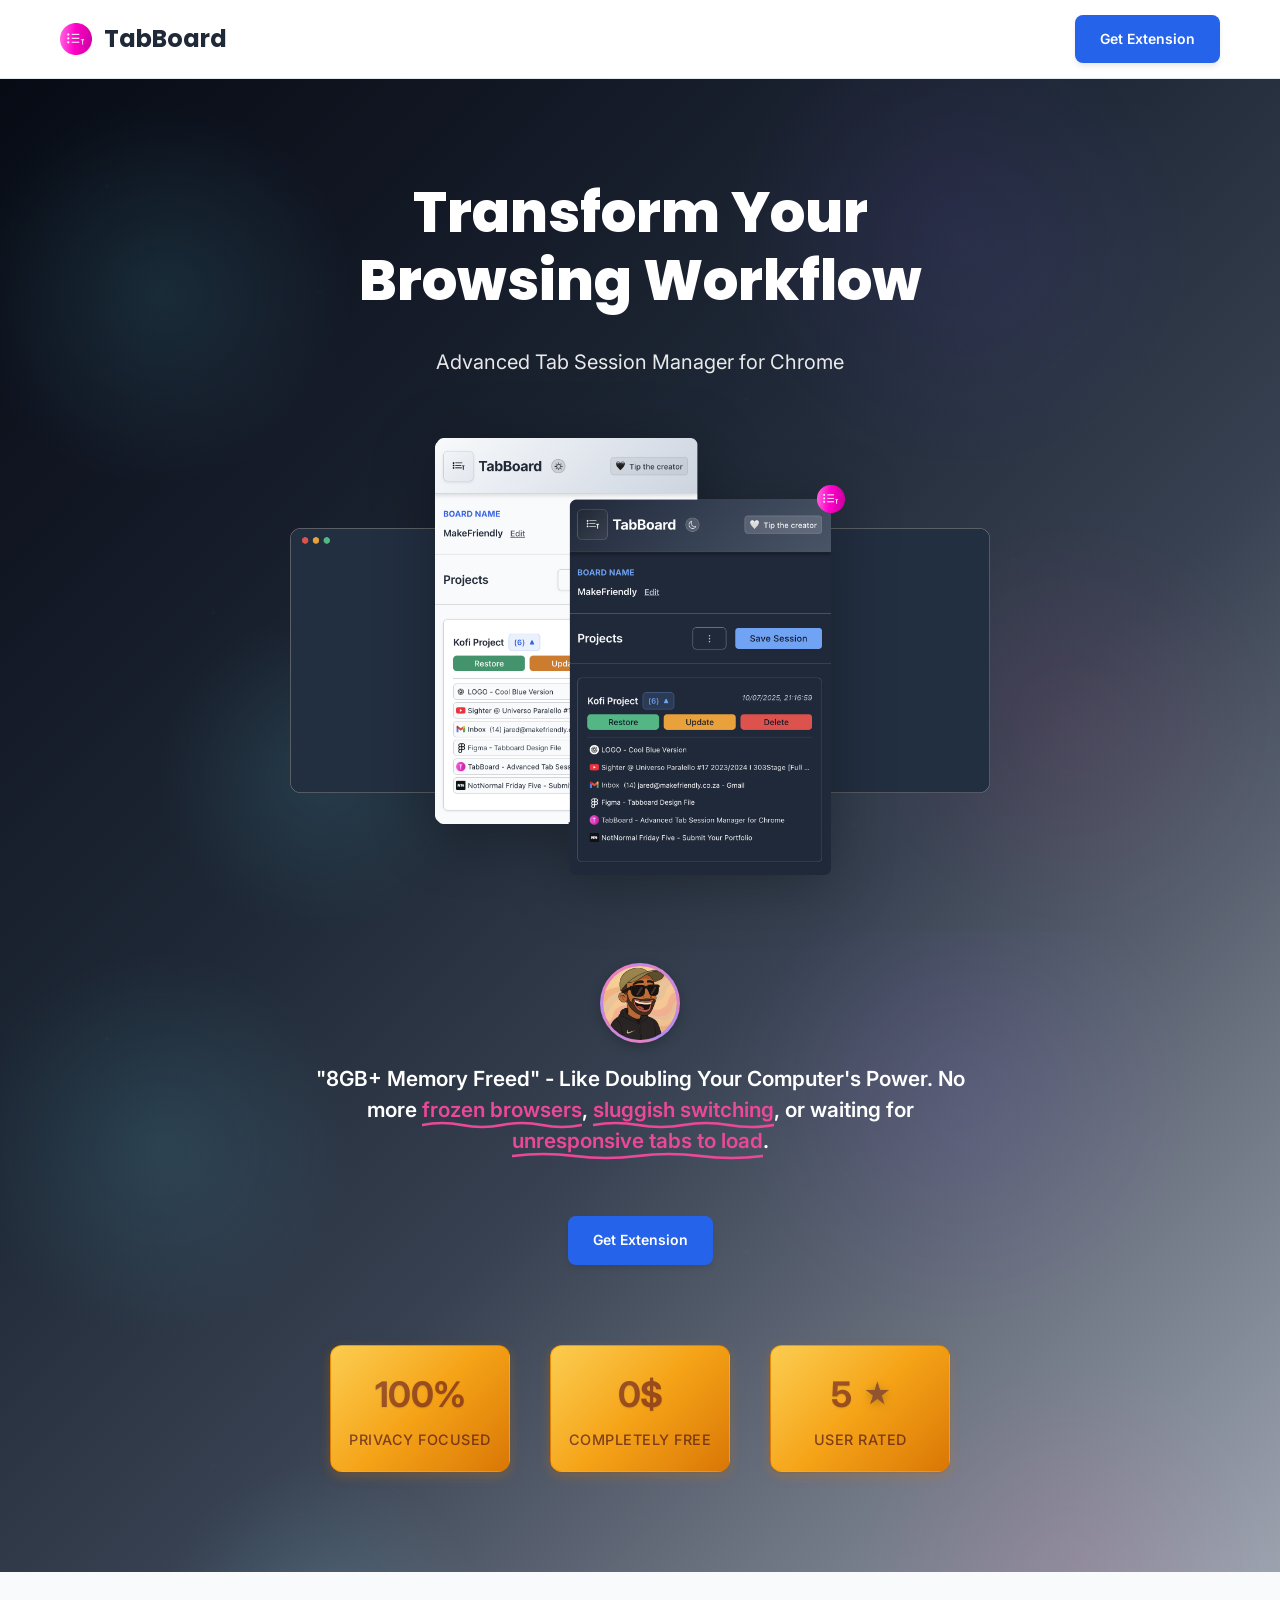
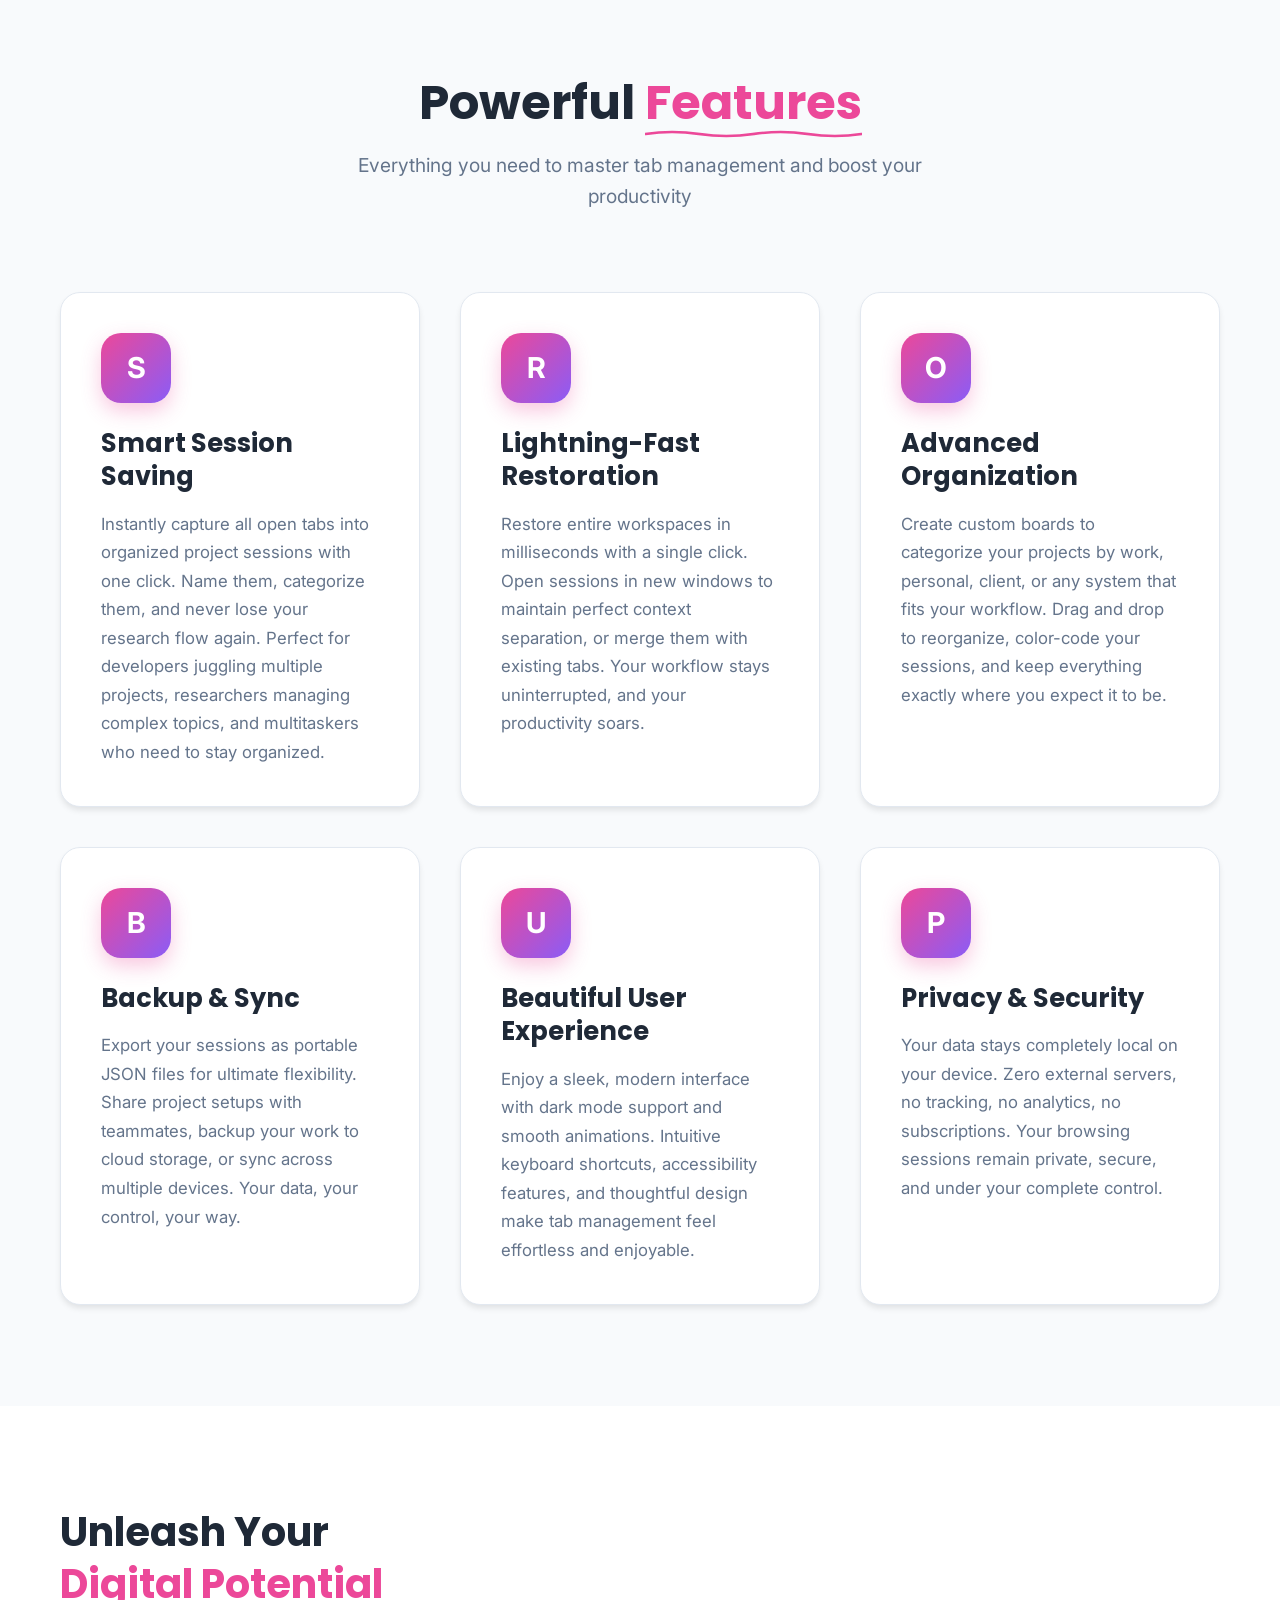
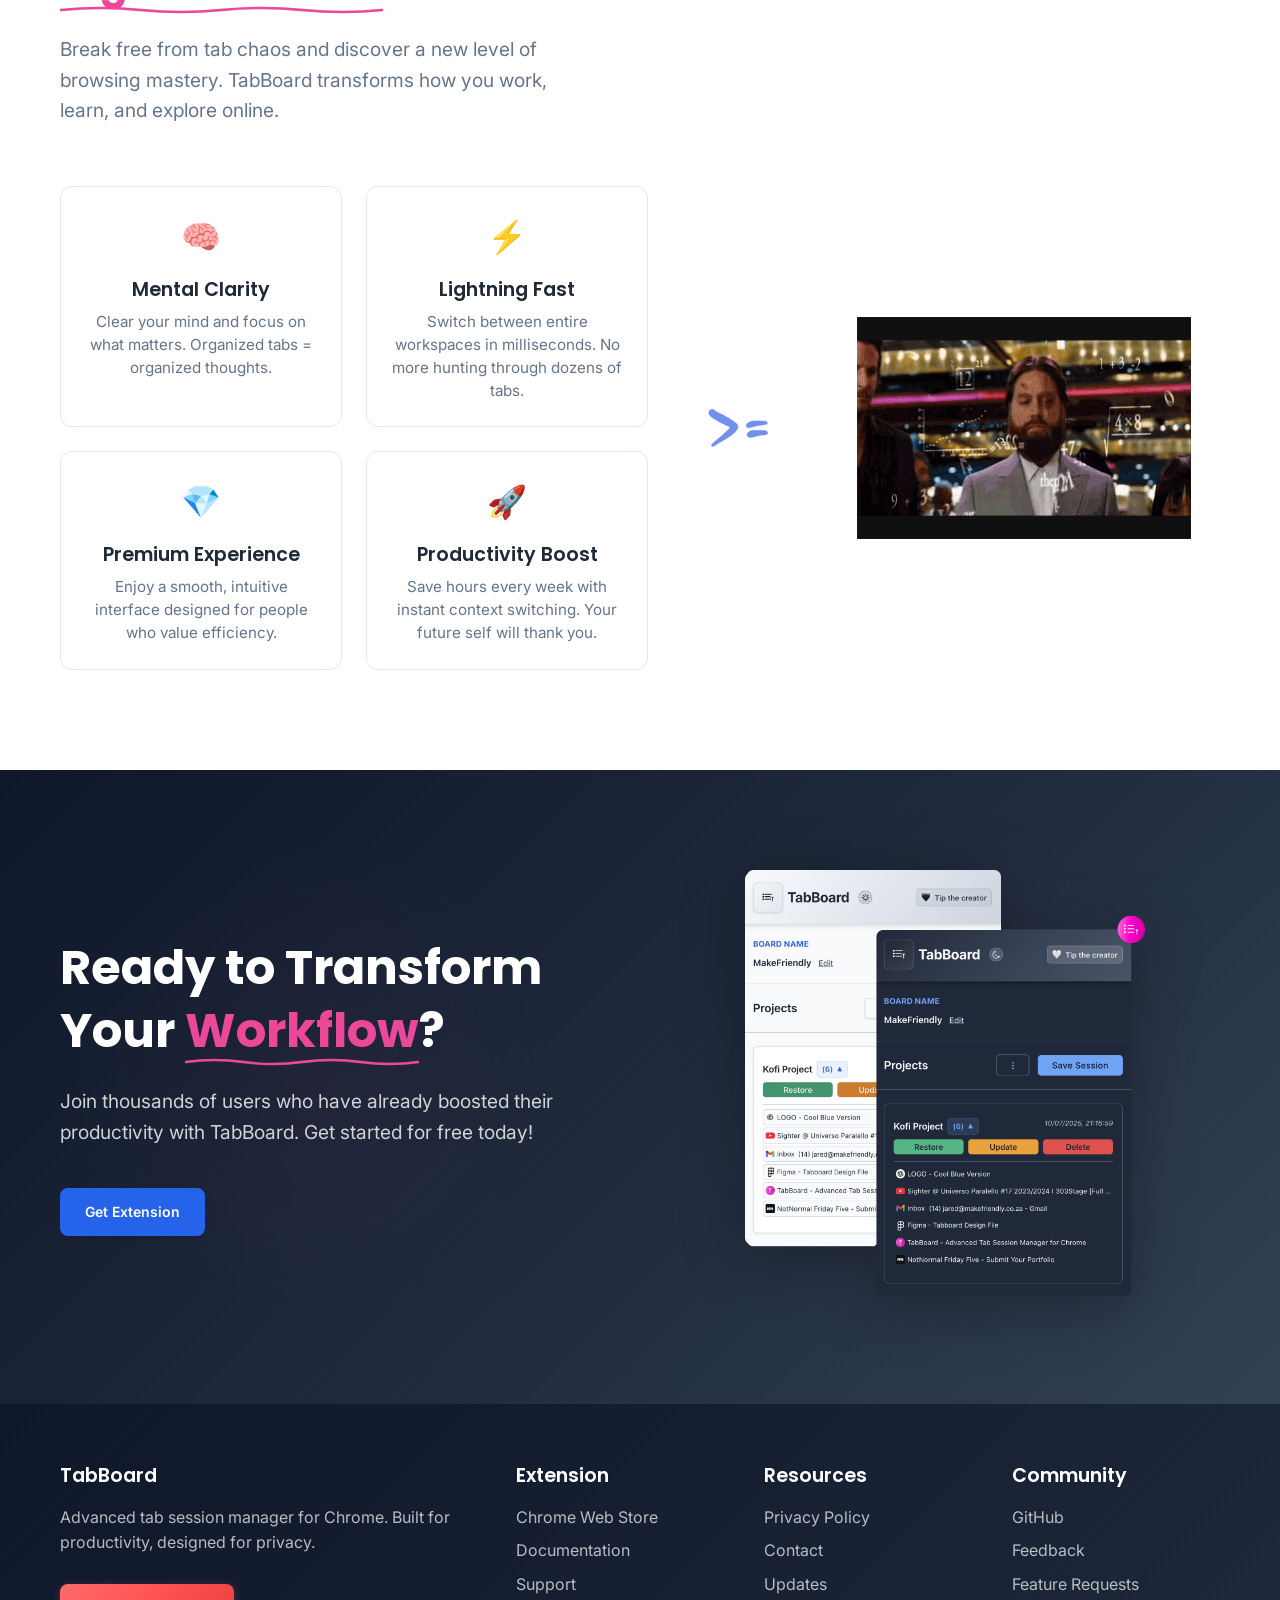
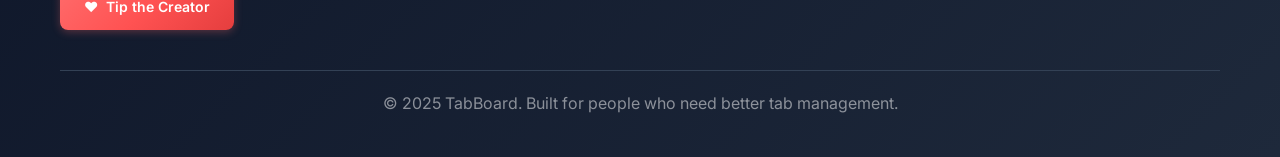
==== commit 1a678135: "Add documentation, support, contact, and feature request pages with proper navigation links" ====
--- a/index.html
+++ b/index.html
@@ -1401,17 +1401,17 @@
                 <div class="mobile-menu-section">
                     <h3>Extension</h3>
                     <div class="mobile-menu-links">
-                        <a href="#" class="mobile-menu-link">Chrome Web Store</a>
-                        <a href="#" class="mobile-menu-link">Documentation</a>
-                        <a href="#" class="mobile-menu-link">Support</a>
+                        <a href="https://chrome.google.com/webstore/detail/tabboard/" class="mobile-menu-link">Chrome Web Store</a>
+                        <a href="documentation.html" class="mobile-menu-link">Documentation</a>
+                        <a href="support.html" class="mobile-menu-link">Support</a>
                     </div>
                 </div>
                 
                 <div class="mobile-menu-section">
                     <h3>Resources</h3>
                     <div class="mobile-menu-links">
-                        <a href="#" class="mobile-menu-link">Privacy Policy</a>
-                        <a href="#" class="mobile-menu-link">Contact</a>
+                        <a href="privacy-policy.html" class="mobile-menu-link">Privacy Policy</a>
+                        <a href="contact.html" class="mobile-menu-link">Contact</a>
                         <a href="#" class="mobile-menu-link">Updates</a>
                     </div>
                 </div>
@@ -1419,9 +1419,9 @@
                 <div class="mobile-menu-section">
                     <h3>Community</h3>
                     <div class="mobile-menu-links">
-                        <a href="#" class="mobile-menu-link">GitHub</a>
-                        <a href="#" class="mobile-menu-link">Feedback</a>
-                        <a href="#" class="mobile-menu-link">Feature Requests</a>
+                        <a href="https://github.com/bucklemeshoe/tabboard-website" class="mobile-menu-link">GitHub</a>
+                        <a href="contact.html" class="mobile-menu-link">Feedback</a>
+                        <a href="feature-requests.html" class="mobile-menu-link">Feature Requests</a>
                     </div>
                 </div>
             </div>
@@ -1604,21 +1604,21 @@
                 </div>
                 <div class="footer-section">
                     <h3>Extension</h3>
-                    <p><a href="#">Chrome Web Store</a></p>
-                    <p><a href="#">Documentation</a></p>
-                    <p><a href="#">Support</a></p>
+                    <p><a href="https://chrome.google.com/webstore/detail/tabboard/">Chrome Web Store</a></p>
+                    <p><a href="documentation.html">Documentation</a></p>
+                    <p><a href="support.html">Support</a></p>
                 </div>
                 <div class="footer-section">
                     <h3>Resources</h3>
-                    <p><a href="#">Privacy Policy</a></p>
-                    <p><a href="#">Contact</a></p>
+                    <p><a href="privacy-policy.html">Privacy Policy</a></p>
+                    <p><a href="contact.html">Contact</a></p>
                     <p><a href="#">Updates</a></p>
                 </div>
                 <div class="footer-section">
                     <h3>Community</h3>
-                    <p><a href="#">GitHub</a></p>
-                    <p><a href="#">Feedback</a></p>
-                    <p><a href="#">Feature Requests</a></p>
+                    <p><a href="https://github.com/bucklemeshoe/tabboard-website">GitHub</a></p>
+                    <p><a href="contact.html">Feedback</a></p>
+                    <p><a href="feature-requests.html">Feature Requests</a></p>
                 </div>
             </div>
             
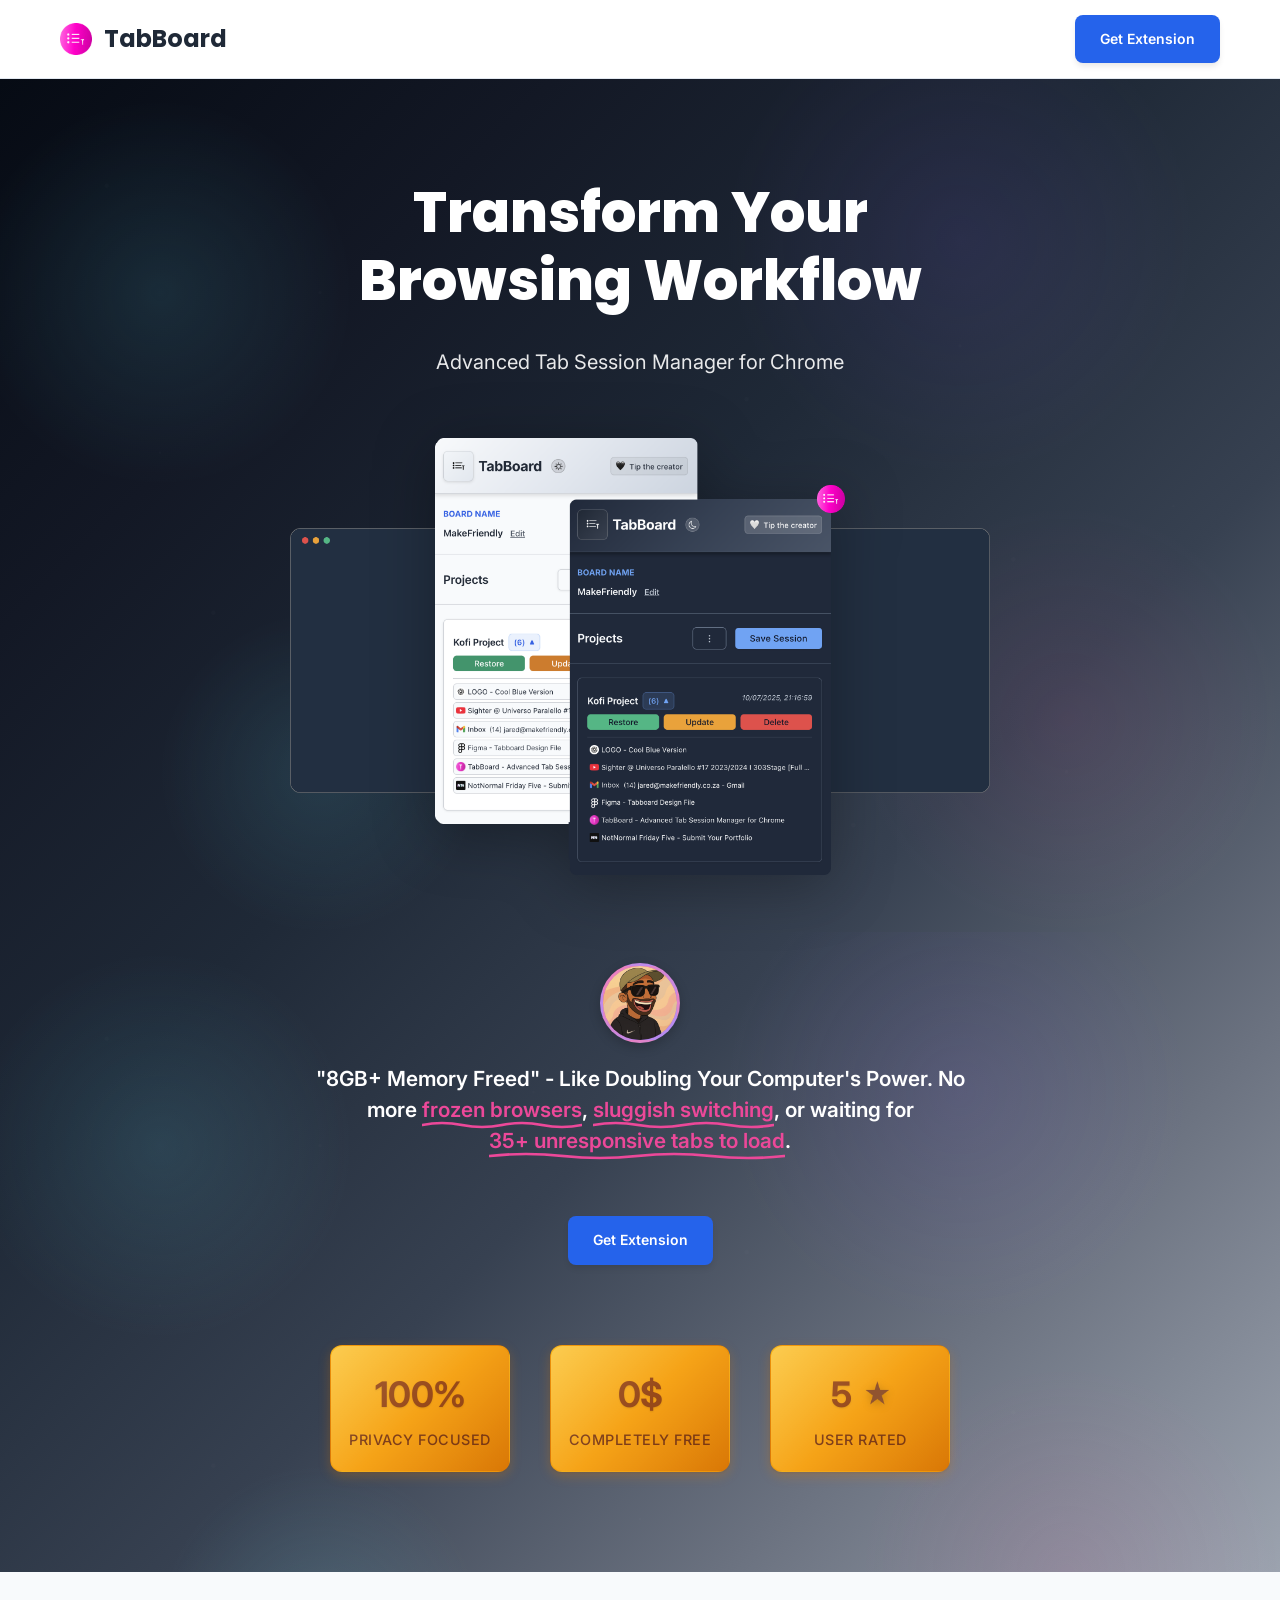
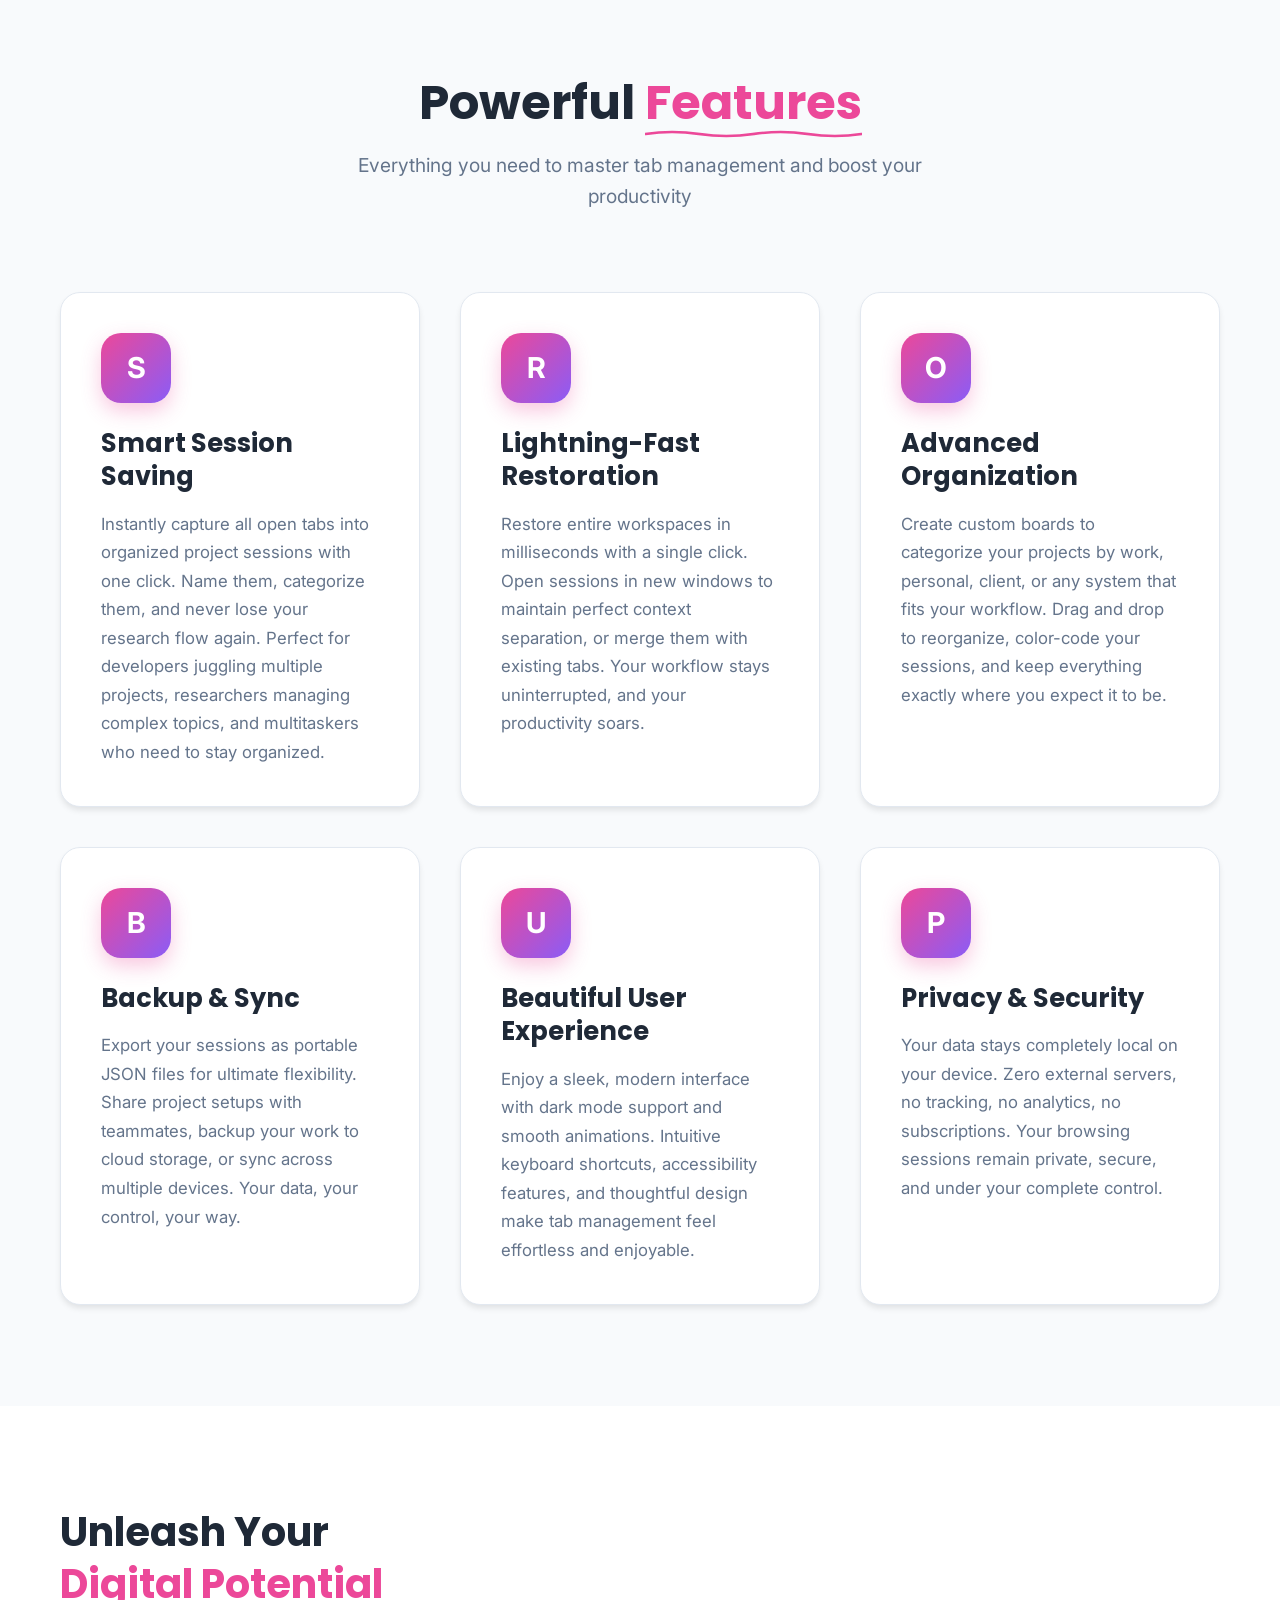
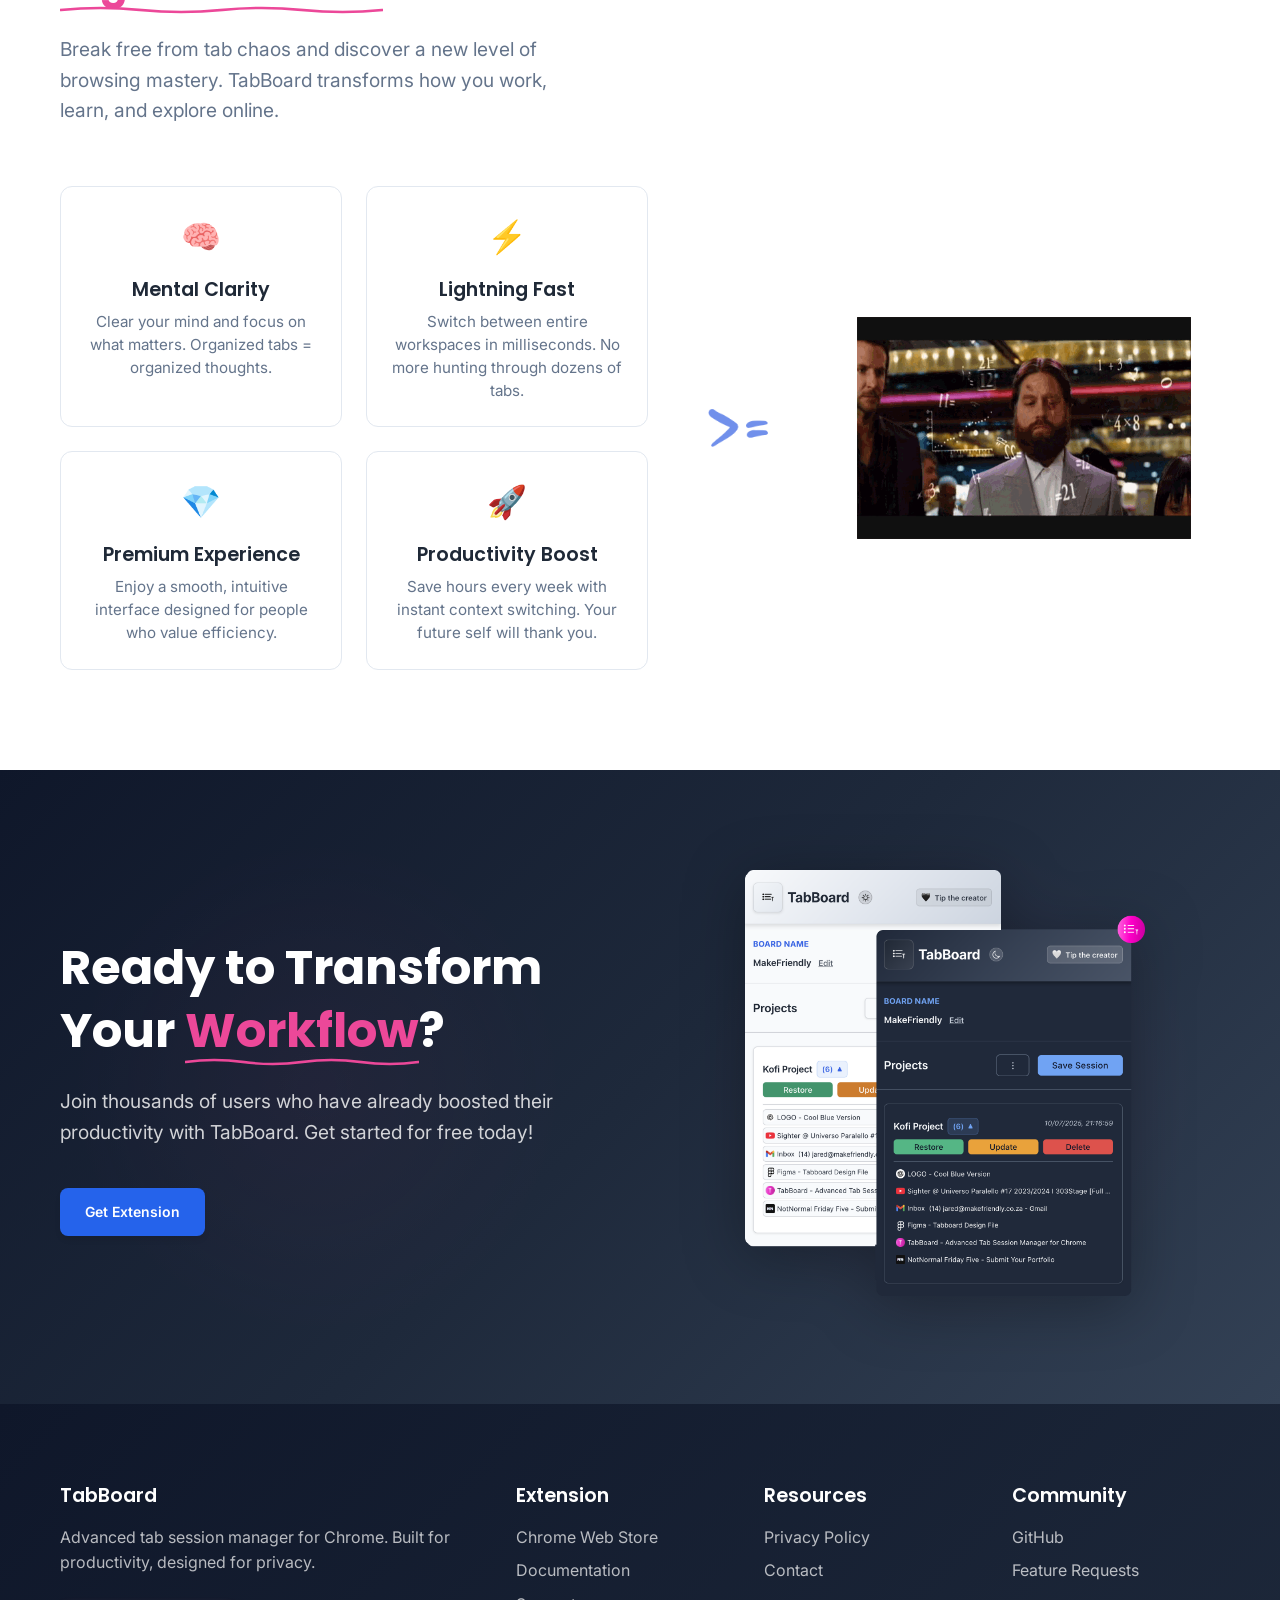
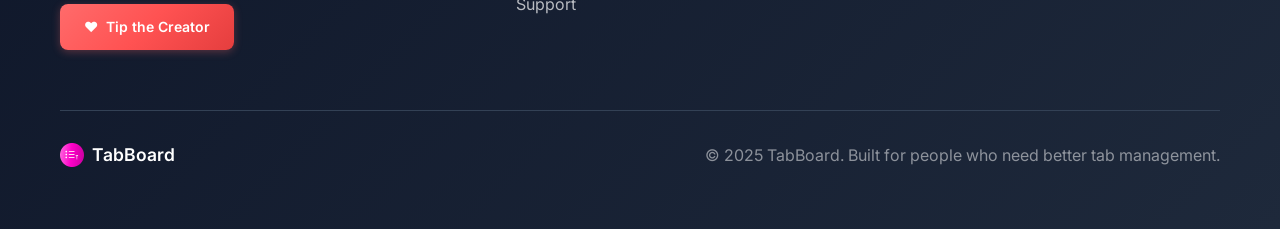
==== commit d143f1e7: "Update footer with reusable component and improve page consistency - Create reusable footer componen" ====
--- a/index.html
+++ b/index.html
@@ -3,13 +3,13 @@
 <head>
     <meta charset="UTF-8">
     <meta name="viewport" content="width=device-width, initial-scale=1.0">
-    <title>TabBoard - Advanced Tab Session Manager for Chrome</title>
+    <title>TabBoard - Chrome Tab Manager Extension</title>
     
     <!-- Favicon -->
     <link rel="icon" type="image/png" sizes="16x16" href="assets/tabboard-icon-16.png">
     <link rel="shortcut icon" href="assets/tabboard-icon-16.png">
     
-    <meta name="description" content="Transform your browsing workflow with TabBoard. Save, restore & organize browser sessions. Advanced tab management with import/export & board organization.">
+    <meta name="description" content="TabBoard is a powerful Chrome extension for managing browser tabs efficiently. Organize, save, and restore your tab sessions with ease.">
     <meta name="keywords" content="chrome extension, tab manager, session manager, productivity, browser organization, tab restoration">
     
     <!-- Open Graph / Social Media -->
@@ -20,6 +20,9 @@
     
     <!-- Fonts -->
     <link href="https://fonts.googleapis.com/css2?family=Poppins:wght@400;500;600;700;800;900&family=Inter:wght@300;400;500;600;700&display=swap" rel="stylesheet">
+    
+    <script async src="https://pagead2.googlesyndication.com/pagead/js/adsbygoogle.js?client=ca-pub-9067032784904757"
+         crossorigin="anonymous"></script>
     
     <style>
         :root {
@@ -1108,78 +1111,7 @@
         
 
         
-        /* Footer */
-        .footer {
-            background: linear-gradient(135deg, var(--dark-bg) 0%, var(--dark-secondary) 100%);
-            color: white;
-            padding: 60px 0 40px;
-        }
-        
-        .footer-content {
-            display: grid;
-            grid-template-columns: 2fr 1fr 1fr 1fr;
-            gap: 40px;
-            margin-bottom: 40px;
-            text-align: left;
-        }
-        
-        .footer-section h3 {
-            font-size: 1.2rem;
-            font-weight: 600;
-            margin-bottom: 16px;
-        }
-        
-        .footer-section p {
-            color: rgba(255, 255, 255, 0.7);
-            line-height: 1.6;
-            margin-bottom: 8px;
-        }
-        
-        .footer-section a {
-            color: rgba(255, 255, 255, 0.7);
-            text-decoration: none;
-            transition: color 0.3s ease;
-        }
-        
-        .footer-section a:hover {
-            color: var(--primary-color);
-        }
-        
-        .footer-bottom {
-            border-top: 1px solid var(--dark-tertiary);
-            padding-top: 20px;
-            color: rgba(255, 255, 255, 0.5);
-            text-align: center;
-        }
-        
-        .footer-cta-button {
-            background: linear-gradient(135deg, #ff6b6b 0%, #ff5252 50%, #e53e3e 100%);
-            color: white !important;
-            padding: 12px 24px;
-            border-radius: 8px;
-            text-decoration: none;
-            font-weight: 600;
-            font-size: 14px;
-            transition: all 0.3s ease;
-            display: inline-flex;
-            align-items: center;
-            gap: 8px;
-            margin-top: 20px;
-            box-shadow: 0 2px 8px rgba(255, 107, 107, 0.3);
-        }
-        
-        .footer-cta-button:link,
-        .footer-cta-button:visited,
-        .footer-cta-button:active {
-            color: white !important;
-        }
-        
-        .footer-cta-button:hover {
-            background: linear-gradient(135deg, #ff8a80 0%, #ff6b6b 50%, #ff5252 100%);
-            transform: translateY(-1px);
-            box-shadow: 0 4px 12px rgba(255, 107, 107, 0.4);
-            color: #fdf2f8 !important;
-        }
+        /* Footer styles are now handled by components/footer-include.js */
         
         /* Responsive Design */
         @media (max-width: 768px) {
@@ -1271,11 +1203,7 @@
                 gap: 12px;
             }
             
-            .footer-content {
-                grid-template-columns: 1fr;
-                text-align: center;
-                gap: 30px;
-            }
+            /* Footer responsive styles are now handled by components/footer-include.js */
             
             .btn-primary, .btn-secondary {
                 width: 100%;
@@ -1444,7 +1372,7 @@
                 <div class="profile-picture">
                     <img src="assets/big-mouth_bucklemeshoe_avatar 2.PNG" alt="User Profile" class="profile-image">
                 </div>
-                <p class="memory-stat">"8GB+ Memory Freed" - Like Doubling Your Computer's Power. No more <span class="scribble-underline problem">frozen browsers</span>, <span class="scribble-underline problem">sluggish switching</span>, or waiting for <span class="scribble-underline problem">unresponsive tabs to load</span>.</p>
+                <p class="memory-stat">"8GB+ Memory Freed" - Like Doubling Your Computer's Power. No more <span class="scribble-underline problem">frozen browsers</span>, <span class="scribble-underline problem">sluggish switching</span>, or waiting for <span class="scribble-underline problem">35+ unresponsive tabs to load</span>.</p>
             </div>
             
             <div class="hero-buttons">
@@ -1591,42 +1519,8 @@
         </div>
     </section>
 
-    <!-- Footer -->
-    <footer class="footer">
-        <div class="container">
-            <div class="footer-content">
-                <div class="footer-section">
-                    <h3>TabBoard</h3>
-                    <p>Advanced tab session manager for Chrome. Built for productivity, designed for privacy.</p>
-                    <a href="https://ko-fi.com/bucklemeshoe" class="footer-cta-button">
-                        <span>❤️</span> Tip the Creator
-                    </a>
-                </div>
-                <div class="footer-section">
-                    <h3>Extension</h3>
-                    <p><a href="https://chrome.google.com/webstore/detail/tabboard/">Chrome Web Store</a></p>
-                    <p><a href="documentation.html">Documentation</a></p>
-                    <p><a href="support.html">Support</a></p>
-                </div>
-                <div class="footer-section">
-                    <h3>Resources</h3>
-                    <p><a href="privacy-policy.html">Privacy Policy</a></p>
-                    <p><a href="contact.html">Contact</a></p>
-                    <p><a href="#">Updates</a></p>
-                </div>
-                <div class="footer-section">
-                    <h3>Community</h3>
-                    <p><a href="https://github.com/bucklemeshoe/tabboard-website">GitHub</a></p>
-                    <p><a href="contact.html">Feedback</a></p>
-                    <p><a href="feature-requests.html">Feature Requests</a></p>
-                </div>
-            </div>
-            
-            <div class="footer-bottom">
-                <p>&copy; 2025 TabBoard. Built for people who need better tab management.</p>
-            </div>
-        </div>
-    </footer>
+    <!-- Footer Component -->
+    <script src="components/footer-include.js"></script>
 
     <script>
         // Smooth scrolling for anchor links
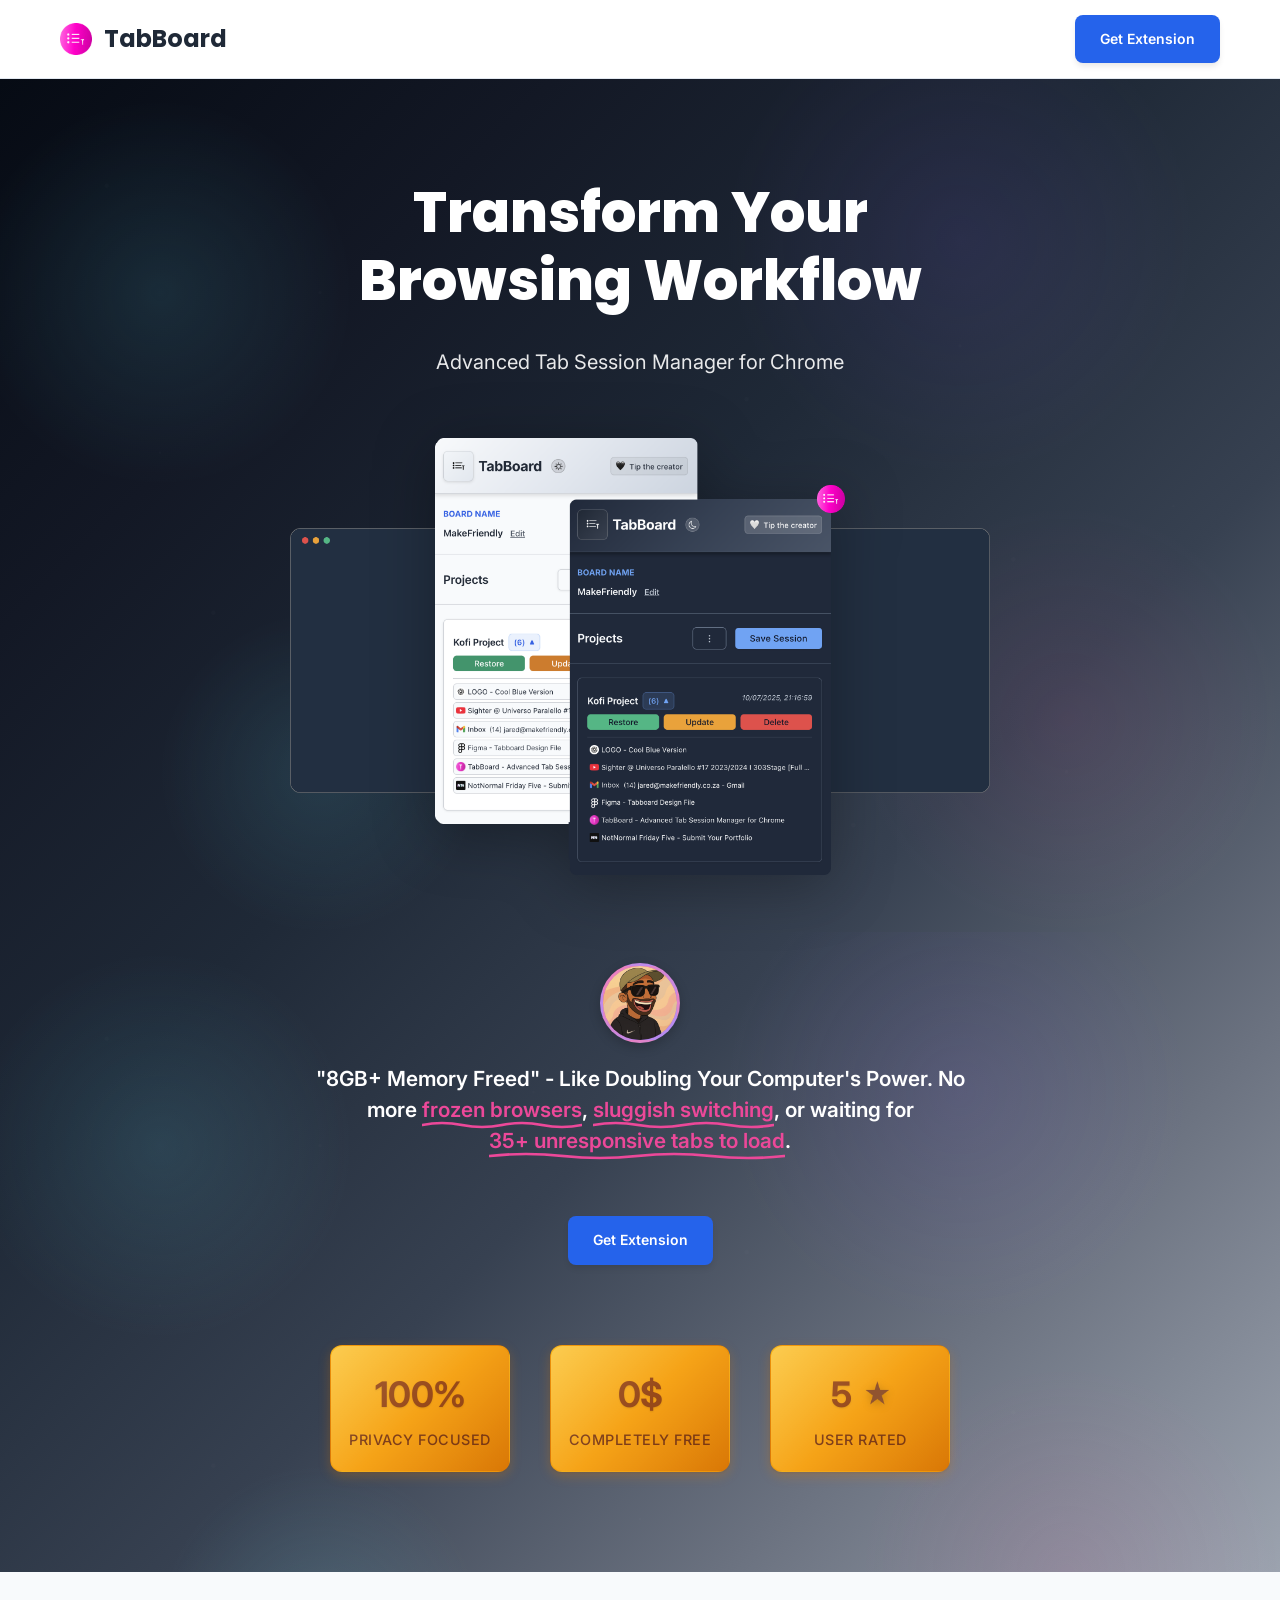
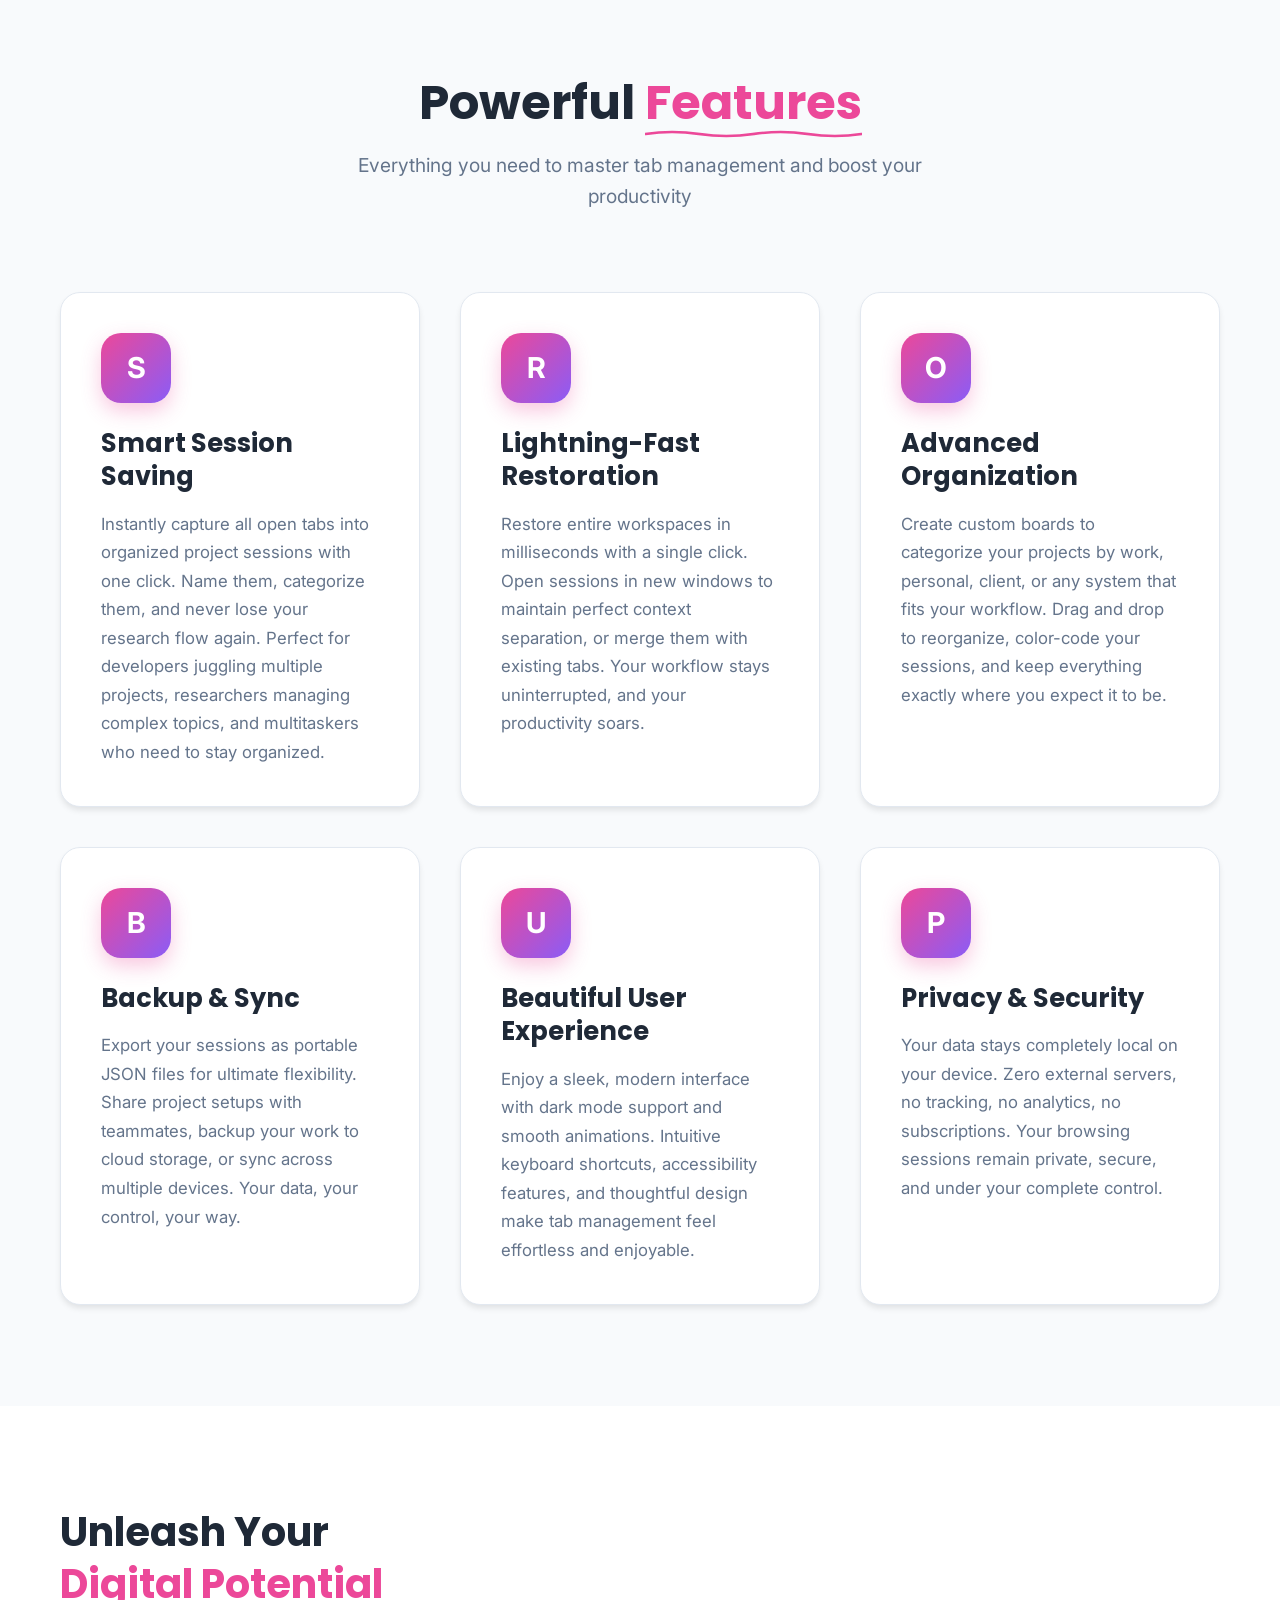
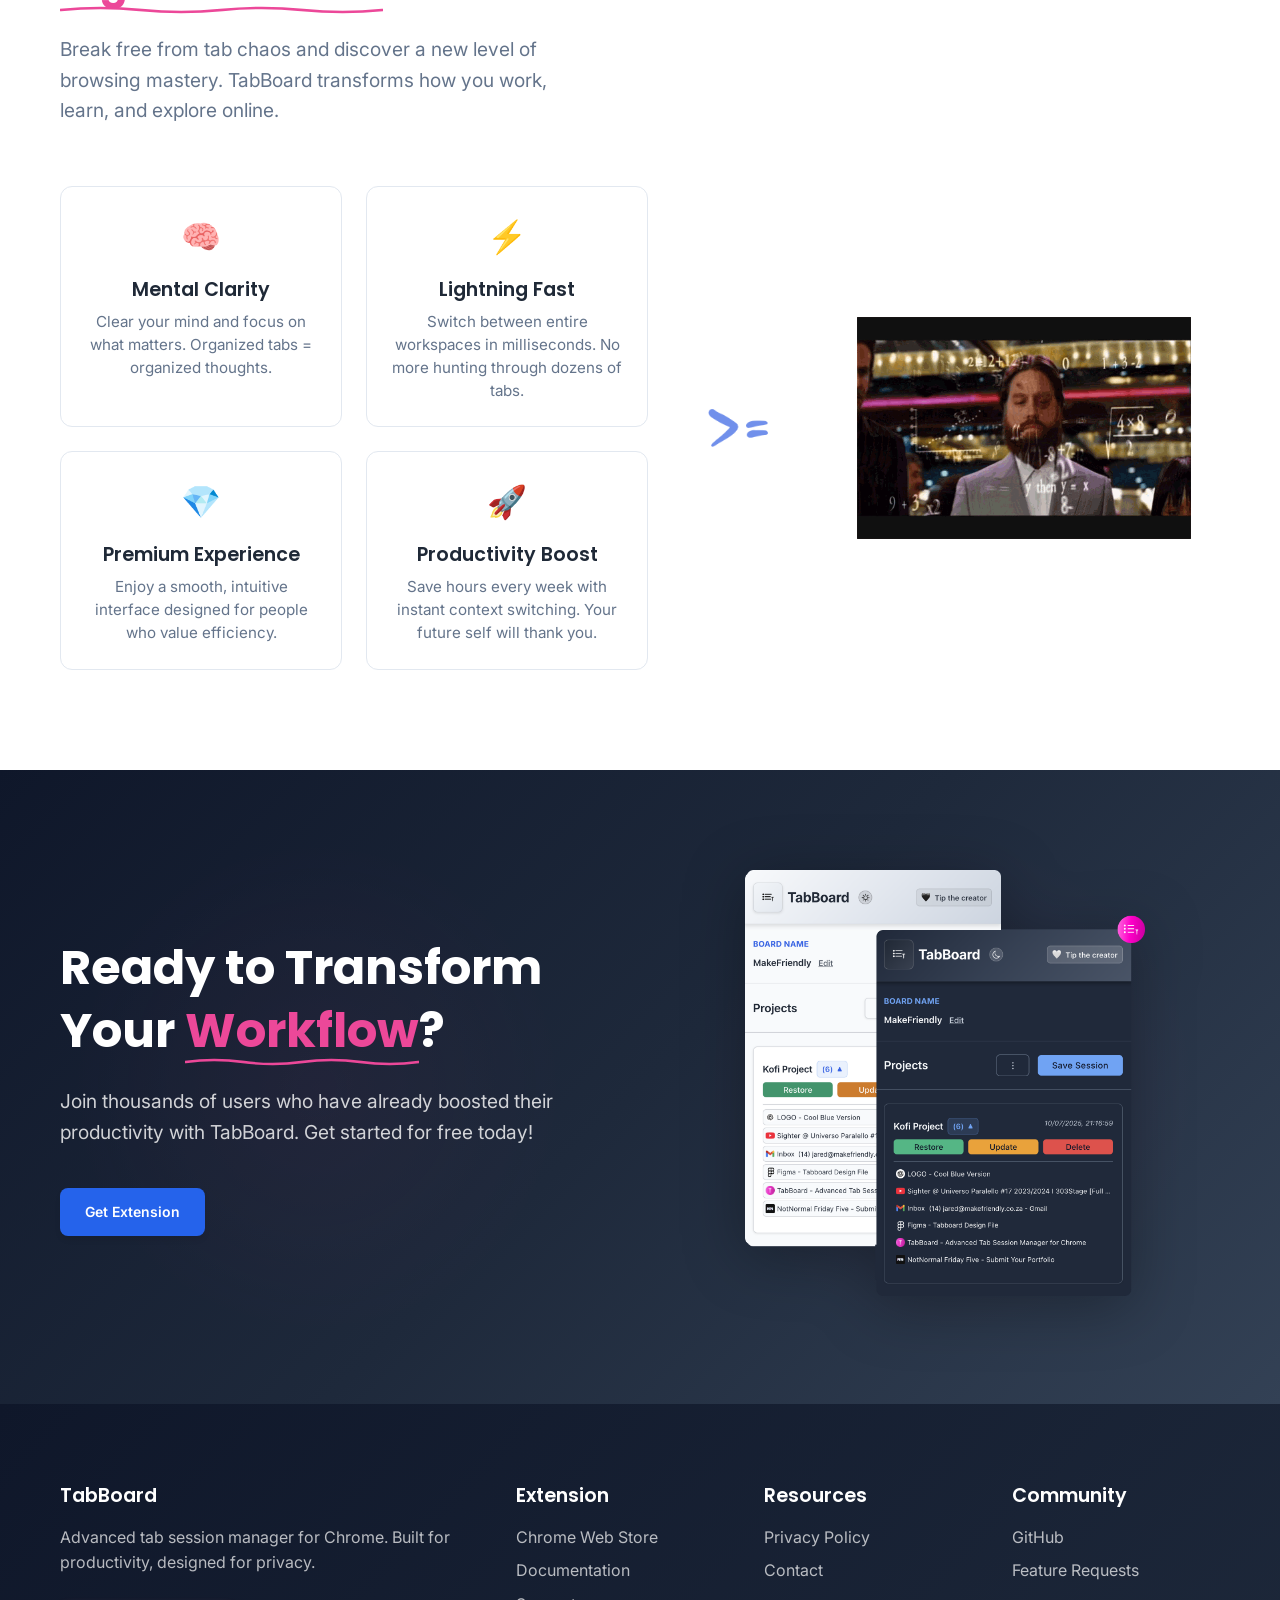
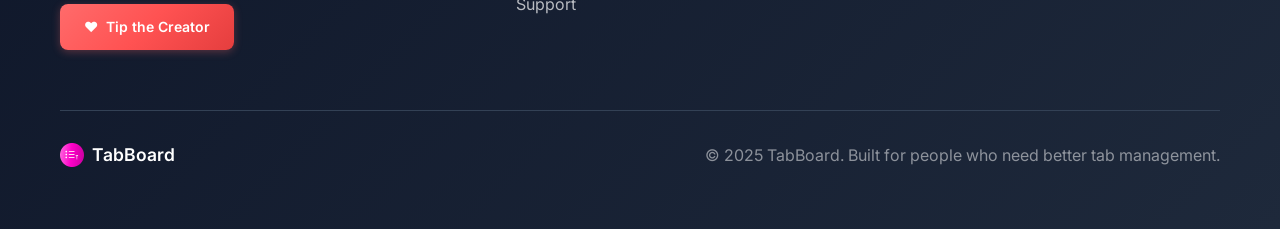
==== commit 0a77dfec: "Add tooltip with 'Howsit!' to profile picture in hero section" ====
--- a/index.html
+++ b/index.html
@@ -543,7 +543,6 @@
             width: 80px;
             height: 80px;
             border-radius: 50%;
-            overflow: hidden;
             margin-bottom: 20px;
             border: 3px solid rgba(255, 255, 255, 0.3);
             box-shadow: 0 4px 12px rgba(0, 0, 0, 0.2);
@@ -555,6 +554,50 @@
             font-size: 2rem;
             font-weight: 600;
             color: white;
+            cursor: pointer;
+        }
+        
+        .profile-image {
+            width: 100%;
+            height: 100%;
+            object-fit: cover;
+            border-radius: 50%;
+        }
+        
+        .profile-tooltip {
+            position: absolute;
+            left: 100%;
+            top: 50%;
+            transform: translateY(-50%);
+            background: #1a1a1a;
+            color: white;
+            padding: 8px 12px;
+            border-radius: 6px;
+            font-size: 14px;
+            font-weight: 500;
+            font-family: 'Inter', sans-serif;
+            white-space: nowrap;
+            margin-left: 15px;
+            opacity: 0;
+            visibility: hidden;
+            transition: all 0.3s ease;
+            z-index: 1000;
+            box-shadow: 0 4px 12px rgba(0, 0, 0, 0.3);
+        }
+        
+        .profile-tooltip::before {
+            content: '';
+            position: absolute;
+            right: 100%;
+            top: 50%;
+            transform: translateY(-50%);
+            border: 6px solid transparent;
+            border-right-color: #1a1a1a;
+        }
+        
+        .profile-picture:hover .profile-tooltip {
+            opacity: 1;
+            visibility: visible;
         }
         
         .profile-image {
@@ -1149,6 +1192,22 @@
             
             .stat-number {
                 font-size: 2rem;
+            }
+            
+            .profile-tooltip {
+                left: 50%;
+                top: -50px;
+                transform: translateX(-50%);
+                margin-left: 0;
+            }
+            
+            .profile-tooltip::before {
+                left: 50%;
+                right: auto;
+                top: 100%;
+                transform: translateX(-50%);
+                border-top-color: #1a1a1a;
+                border-right-color: transparent;
             }
             
             .features-grid {
@@ -1371,6 +1430,7 @@
             <div class="testimonial-container">
                 <div class="profile-picture">
                     <img src="assets/big-mouth_bucklemeshoe_avatar 2.PNG" alt="User Profile" class="profile-image">
+                    <div class="profile-tooltip">Howsit!</div>
                 </div>
                 <p class="memory-stat">"8GB+ Memory Freed" - Like Doubling Your Computer's Power. No more <span class="scribble-underline problem">frozen browsers</span>, <span class="scribble-underline problem">sluggish switching</span>, or waiting for <span class="scribble-underline problem">35+ unresponsive tabs to load</span>.</p>
             </div>
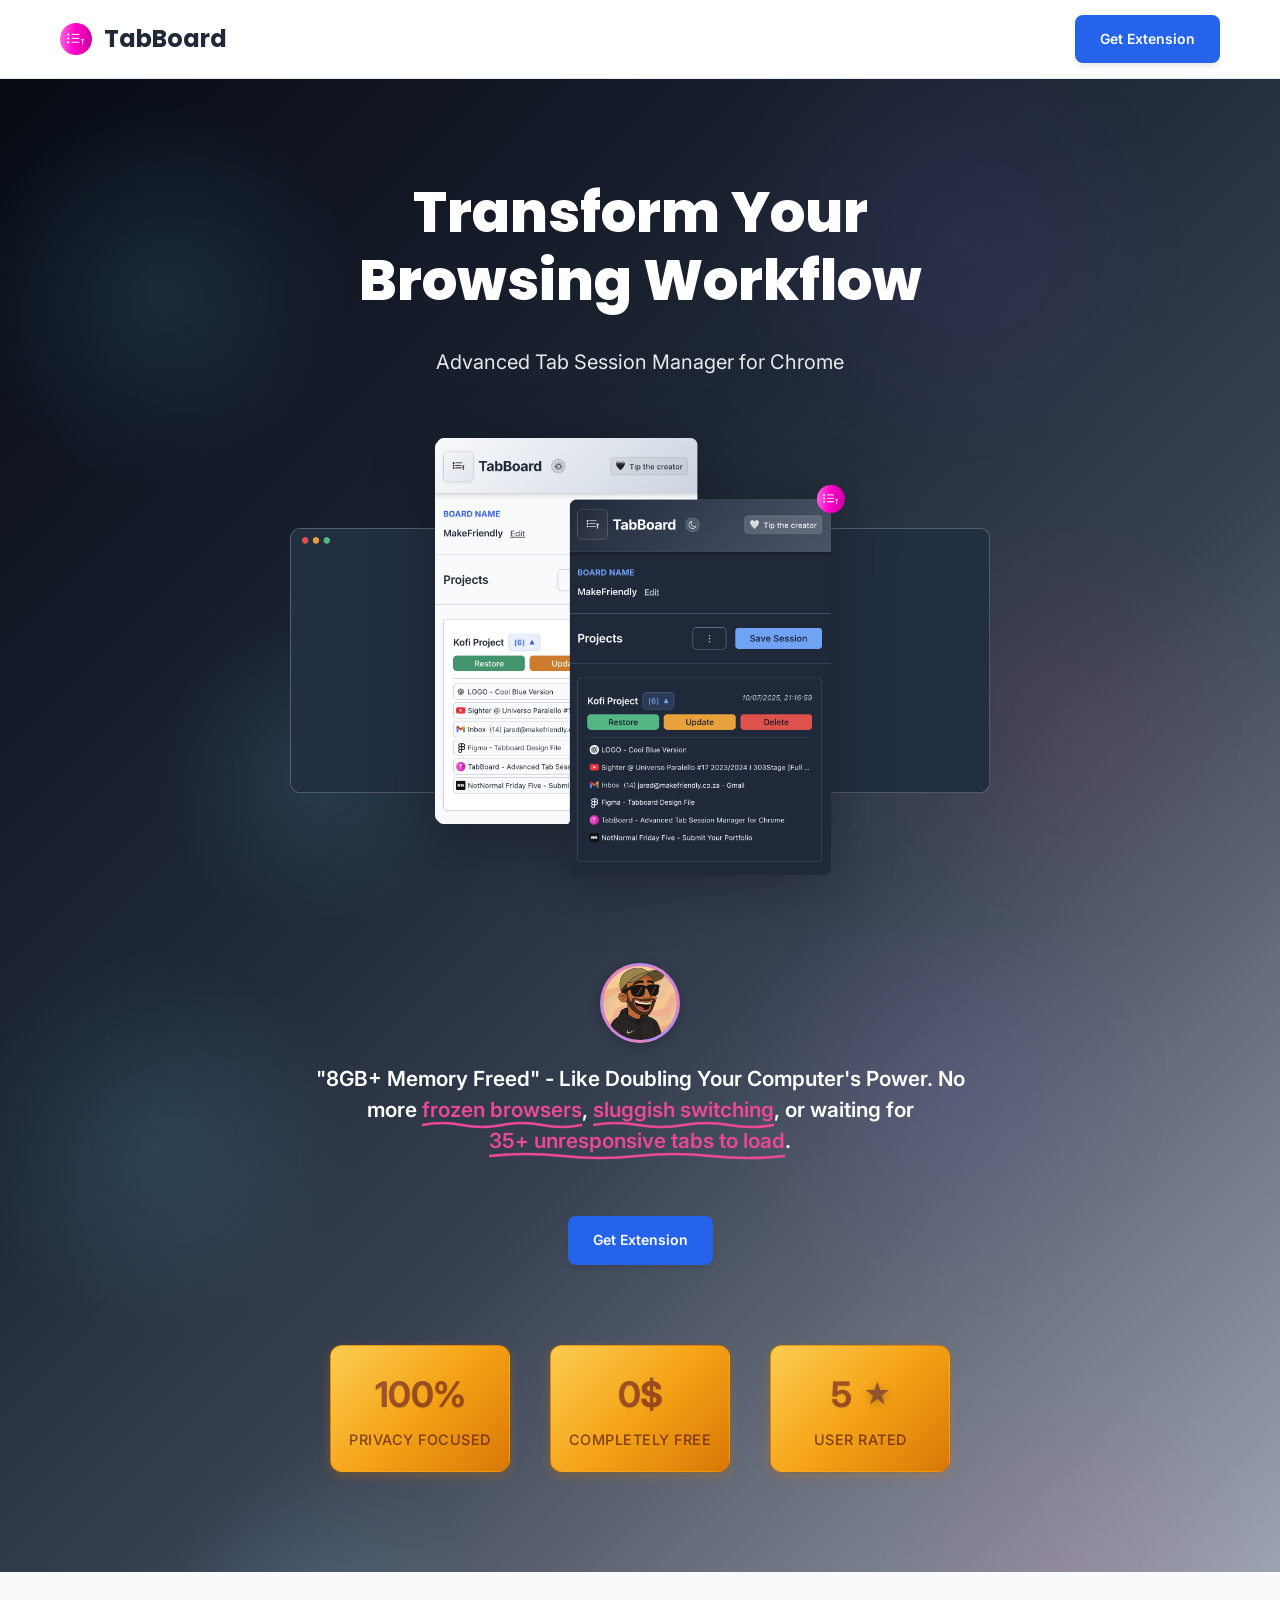
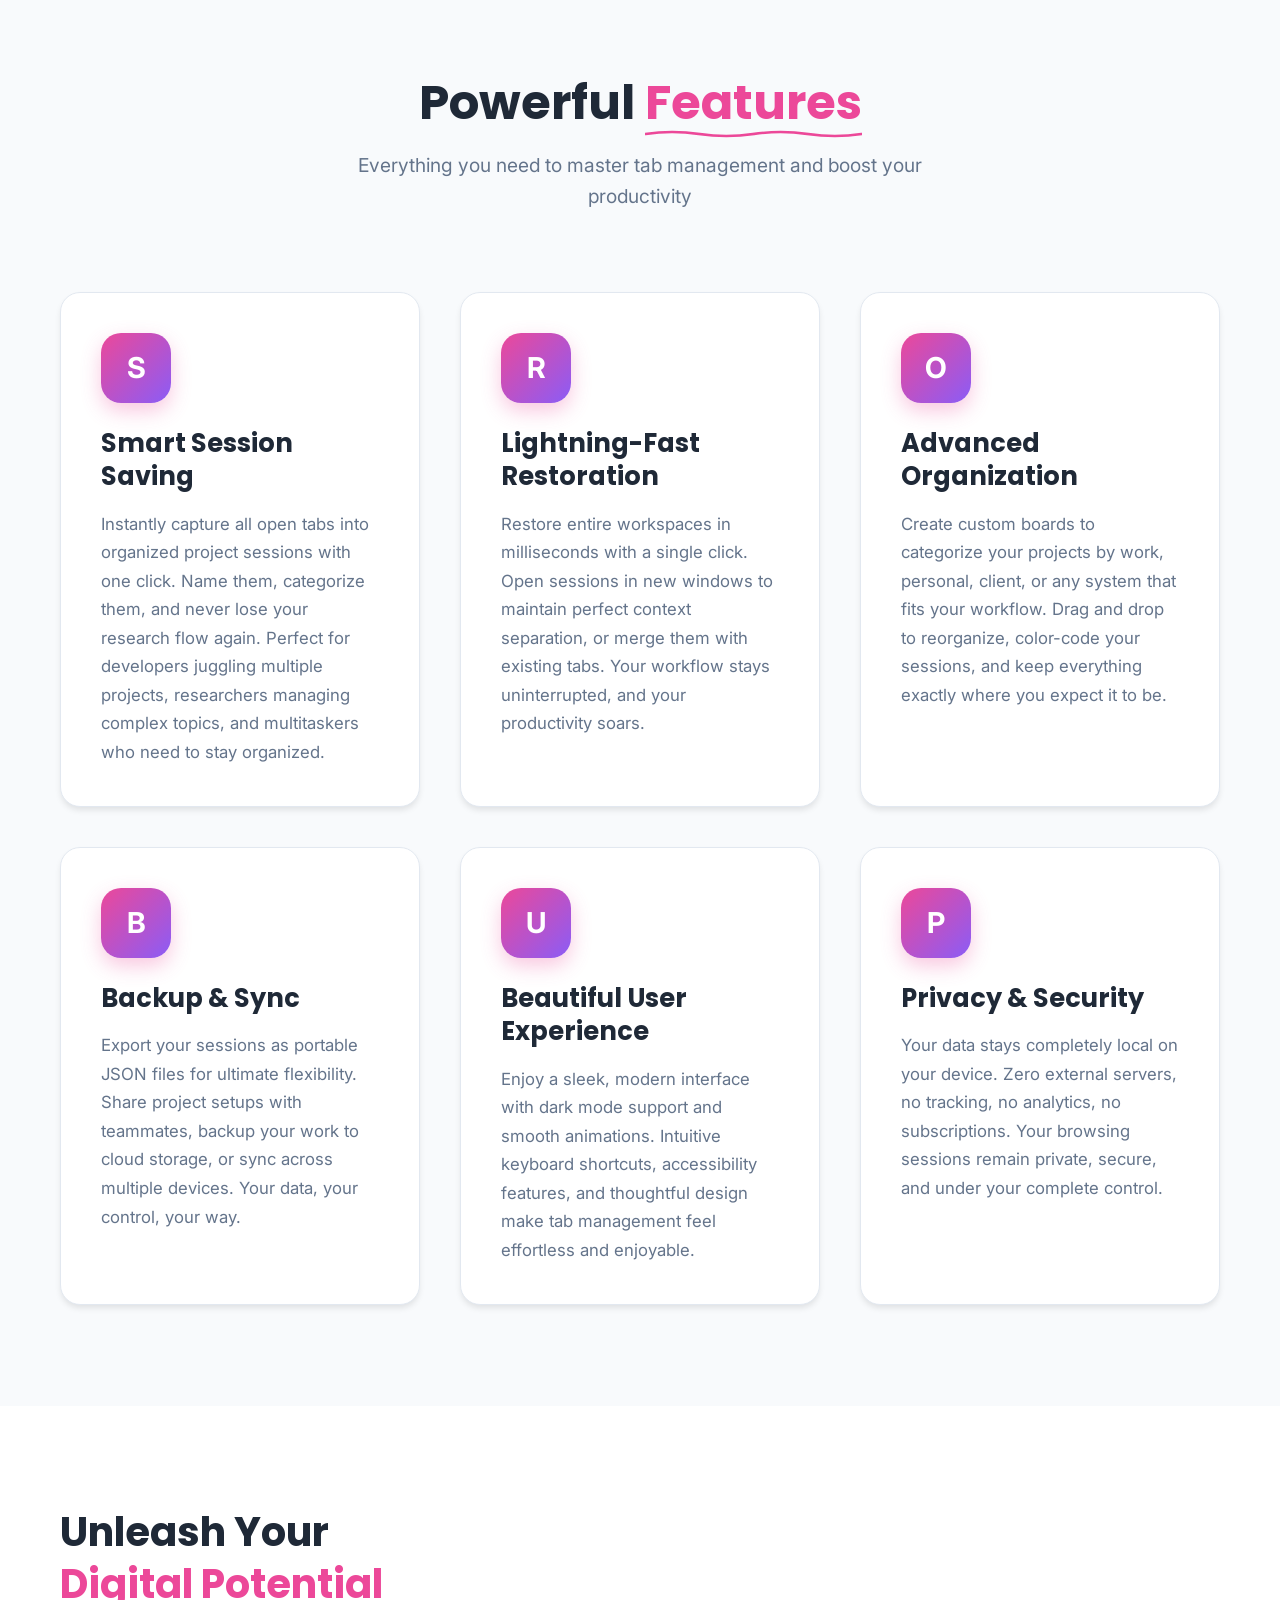
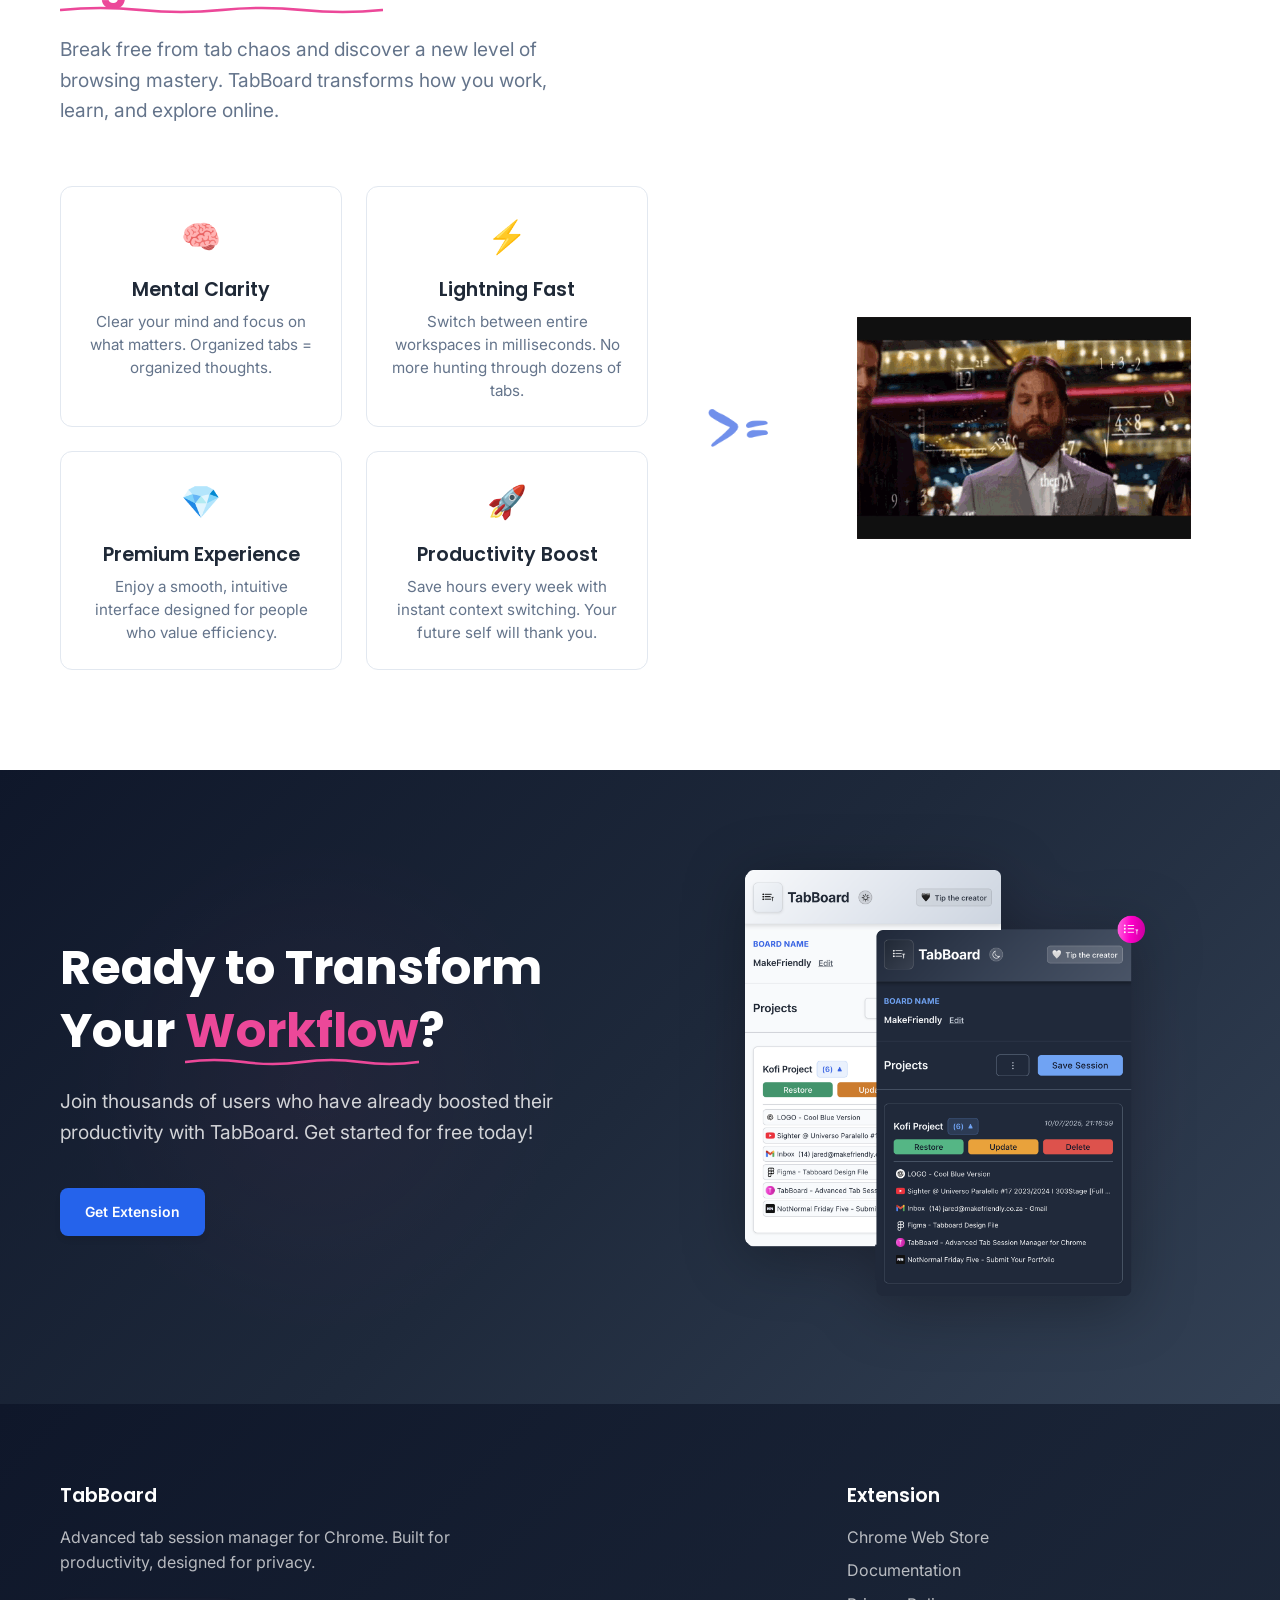
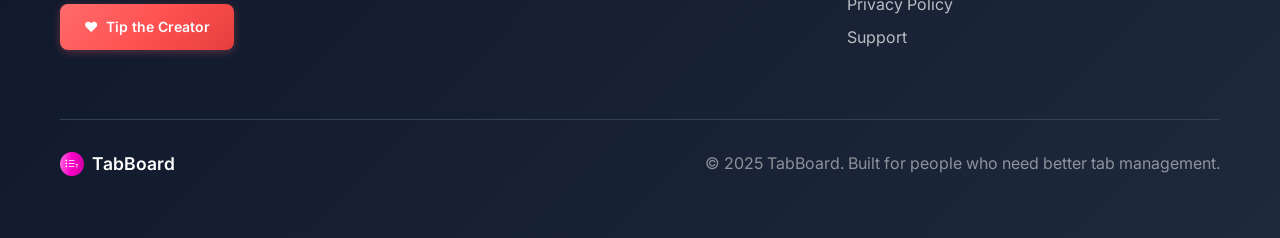
==== commit 12fb0e7e: "Optimize extension performance & update website navigation - Remove external Google Fonts for faster" ====
--- a/index.html
+++ b/index.html
@@ -1390,27 +1390,12 @@
                     <div class="mobile-menu-links">
                         <a href="https://chrome.google.com/webstore/detail/tabboard/" class="mobile-menu-link">Chrome Web Store</a>
                         <a href="documentation.html" class="mobile-menu-link">Documentation</a>
+                        <a href="privacy-policy.html" class="mobile-menu-link">Privacy Policy</a>
                         <a href="support.html" class="mobile-menu-link">Support</a>
                     </div>
                 </div>
                 
-                <div class="mobile-menu-section">
-                    <h3>Resources</h3>
-                    <div class="mobile-menu-links">
-                        <a href="privacy-policy.html" class="mobile-menu-link">Privacy Policy</a>
-                        <a href="contact.html" class="mobile-menu-link">Contact</a>
-                        <a href="#" class="mobile-menu-link">Updates</a>
-                    </div>
-                </div>
-                
-                <div class="mobile-menu-section">
-                    <h3>Community</h3>
-                    <div class="mobile-menu-links">
-                        <a href="https://github.com/bucklemeshoe/tabboard-website" class="mobile-menu-link">GitHub</a>
-                        <a href="contact.html" class="mobile-menu-link">Feedback</a>
-                        <a href="feature-requests.html" class="mobile-menu-link">Feature Requests</a>
-                    </div>
-                </div>
+
             </div>
         </div>
     </header>
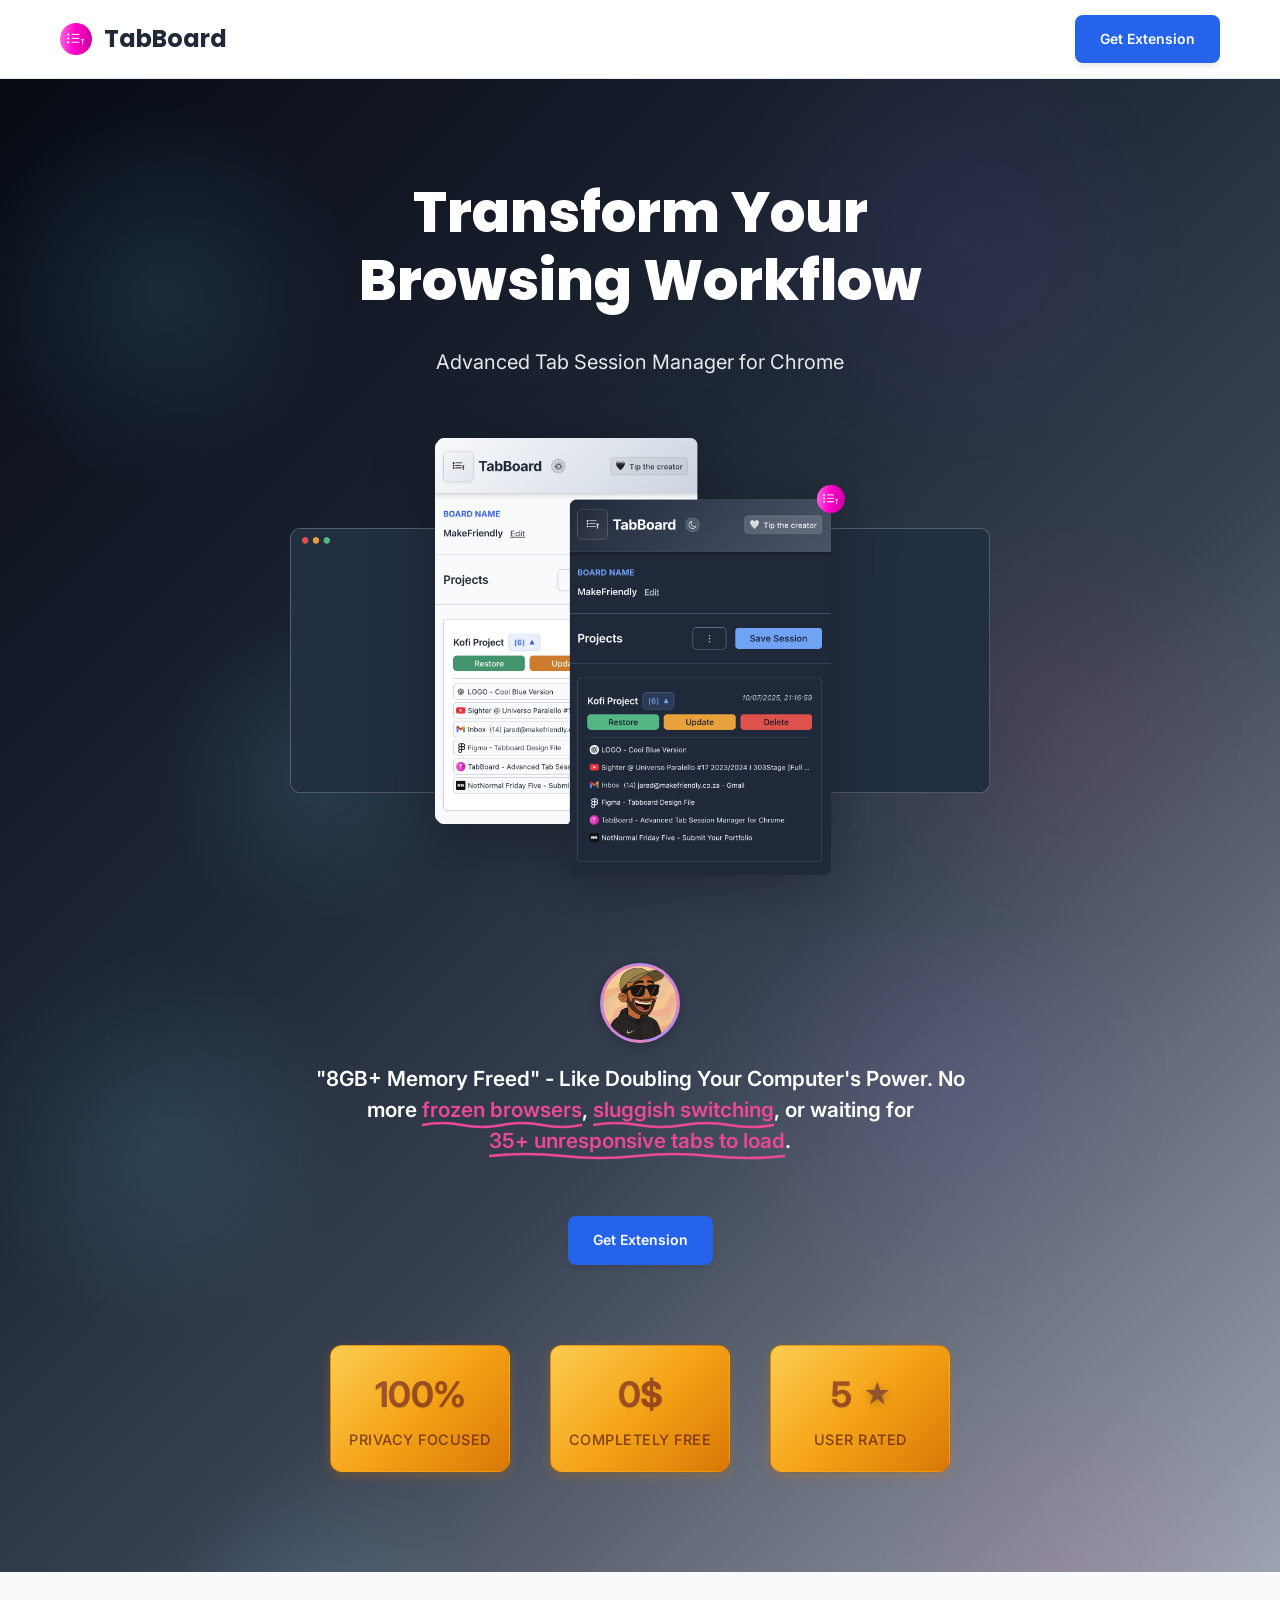
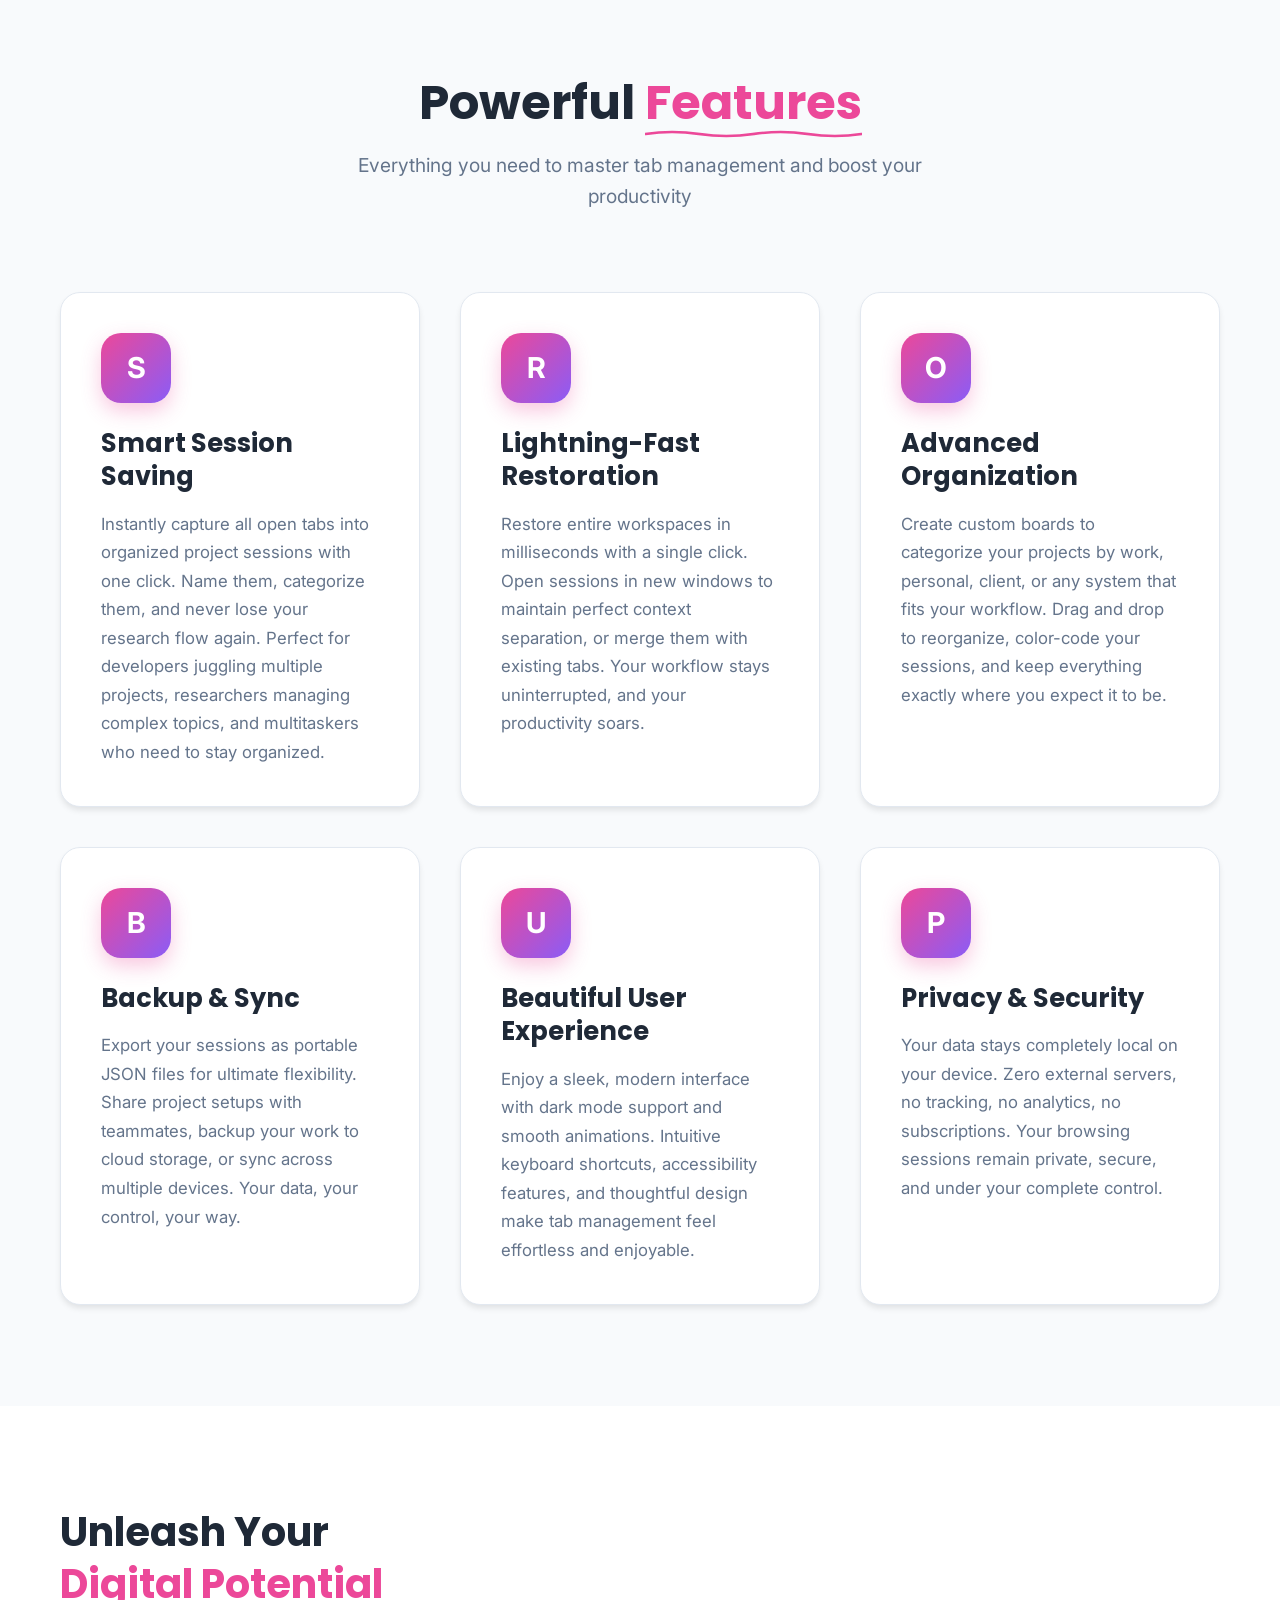
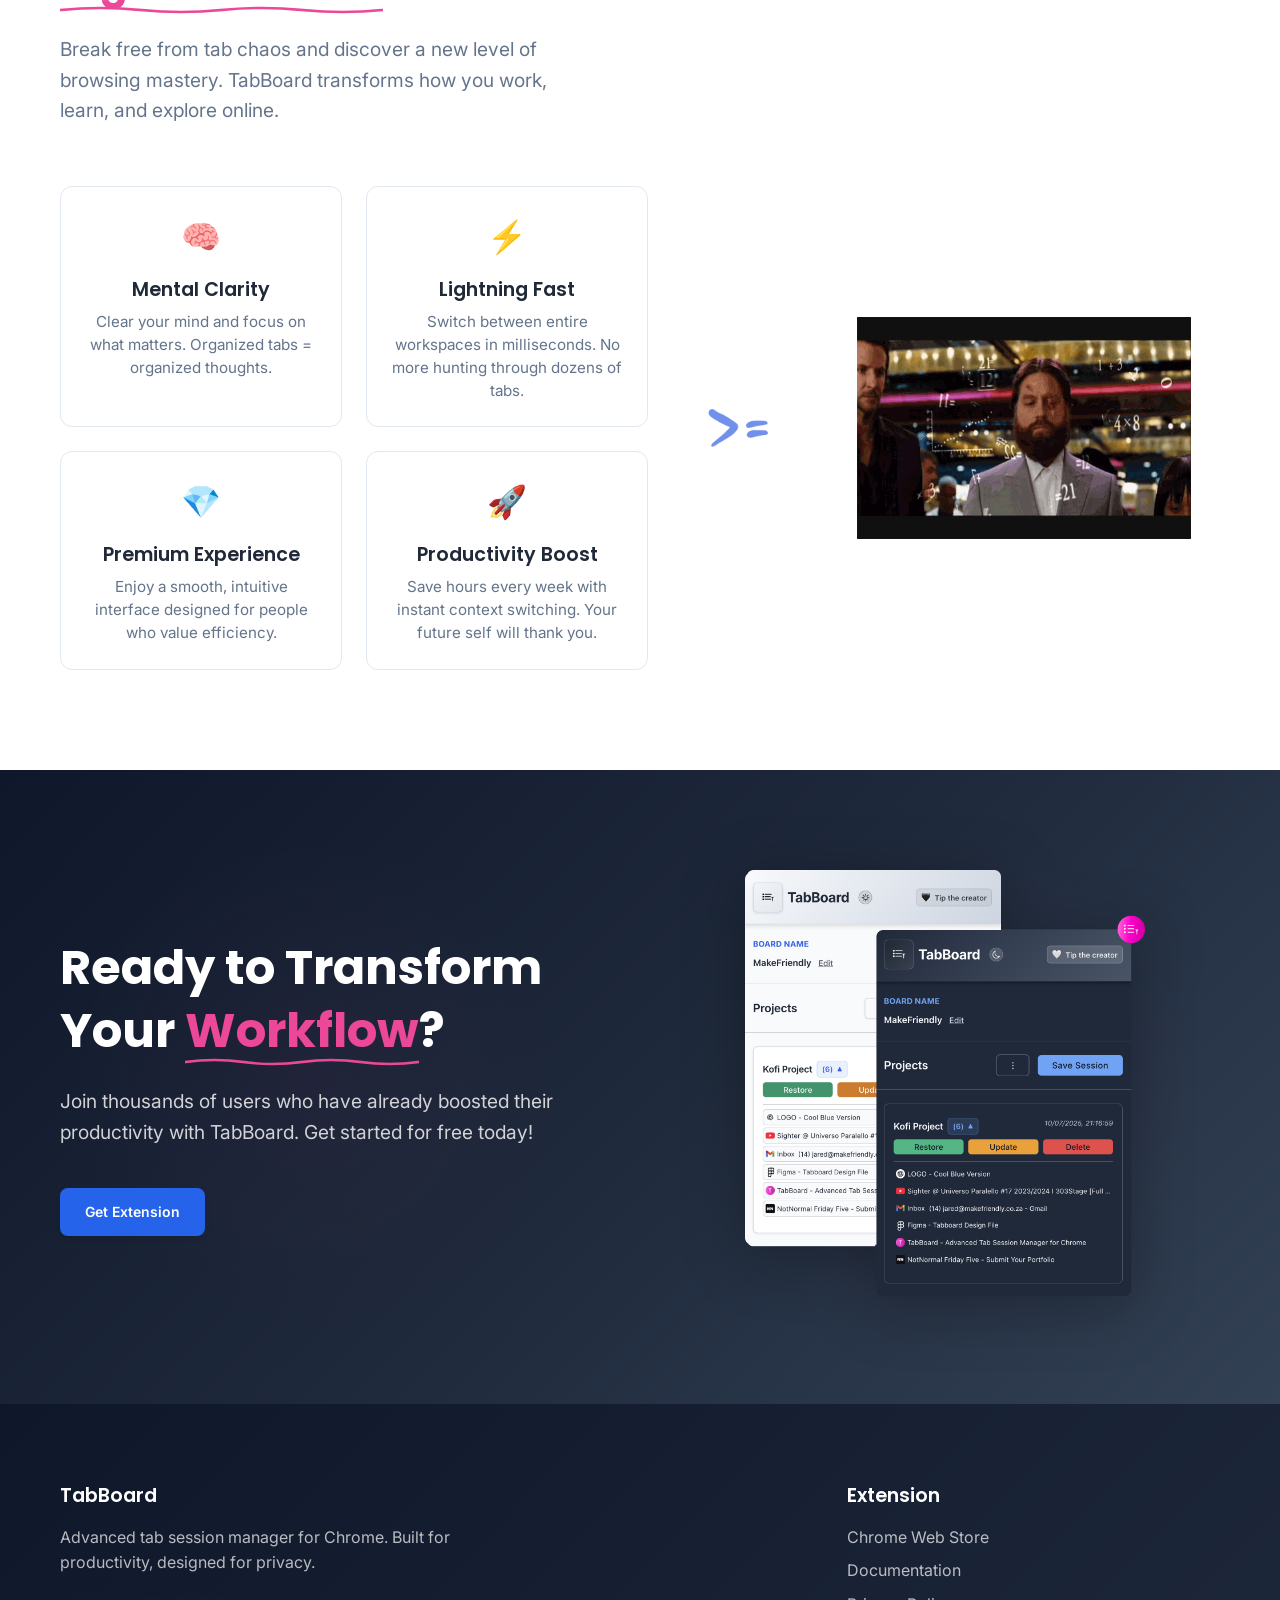
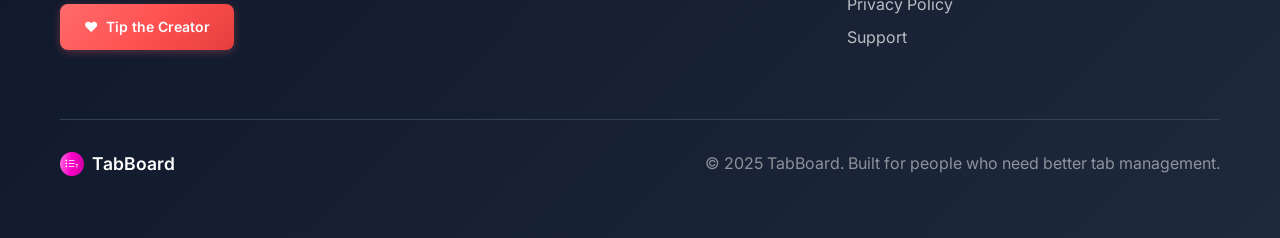
==== commit fcec76b6: "Update all Chrome Web Store links to live extension URL - Updated all 'Get Extension' buttons to poi" ====
--- a/index.html
+++ b/index.html
@@ -1349,7 +1349,7 @@
                 TabBoard
             </a>
             <div class="header-buttons">
-                <a href="#download" class="header-btn btn-primary">Get Extension</a>
+                <a href="https://chromewebstore.google.com/detail/tabboard/baplniifepinalcdljcnemmpceiggdpm" class="header-btn btn-primary">Get Extension</a>
             </div>
             <button class="mobile-menu-toggle" aria-label="Open menu">
                 ☰
@@ -1377,7 +1377,7 @@
             </div>
             
             <div class="mobile-menu-content">
-                <a href="#download" class="mobile-menu-cta">Get Extension</a>
+                                        <a href="https://chromewebstore.google.com/detail/tabboard/baplniifepinalcdljcnemmpceiggdpm" class="mobile-menu-cta">Get Extension</a>
                 
                 <a href="https://ko-fi.com/bucklemeshoe" class="mobile-menu-tip">
                     <span>❤️</span> Tip the Creator
@@ -1388,7 +1388,7 @@
                 <div class="mobile-menu-section">
                     <h3>Extension</h3>
                     <div class="mobile-menu-links">
-                        <a href="https://chrome.google.com/webstore/detail/tabboard/" class="mobile-menu-link">Chrome Web Store</a>
+                        <a href="https://chromewebstore.google.com/detail/tabboard/baplniifepinalcdljcnemmpceiggdpm" class="mobile-menu-link">Chrome Web Store</a>
                         <a href="documentation.html" class="mobile-menu-link">Documentation</a>
                         <a href="privacy-policy.html" class="mobile-menu-link">Privacy Policy</a>
                         <a href="support.html" class="mobile-menu-link">Support</a>
@@ -1550,8 +1550,8 @@
                     <p>Join thousands of users who have already boosted their productivity with TabBoard. Get started for free today!</p>
                     
                     <div class="cta-buttons">
-                        <a href="https://chrome.google.com/webstore/detail/tabboard/[YOUR-EXTENSION-ID]" class="btn-primary">
-                            Get Extension
+                                        <a href="https://chromewebstore.google.com/detail/tabboard/baplniifepinalcdljcnemmpceiggdpm" class="btn-primary">
+                    Get Extension
                         </a>
                     </div>
                 </div>
